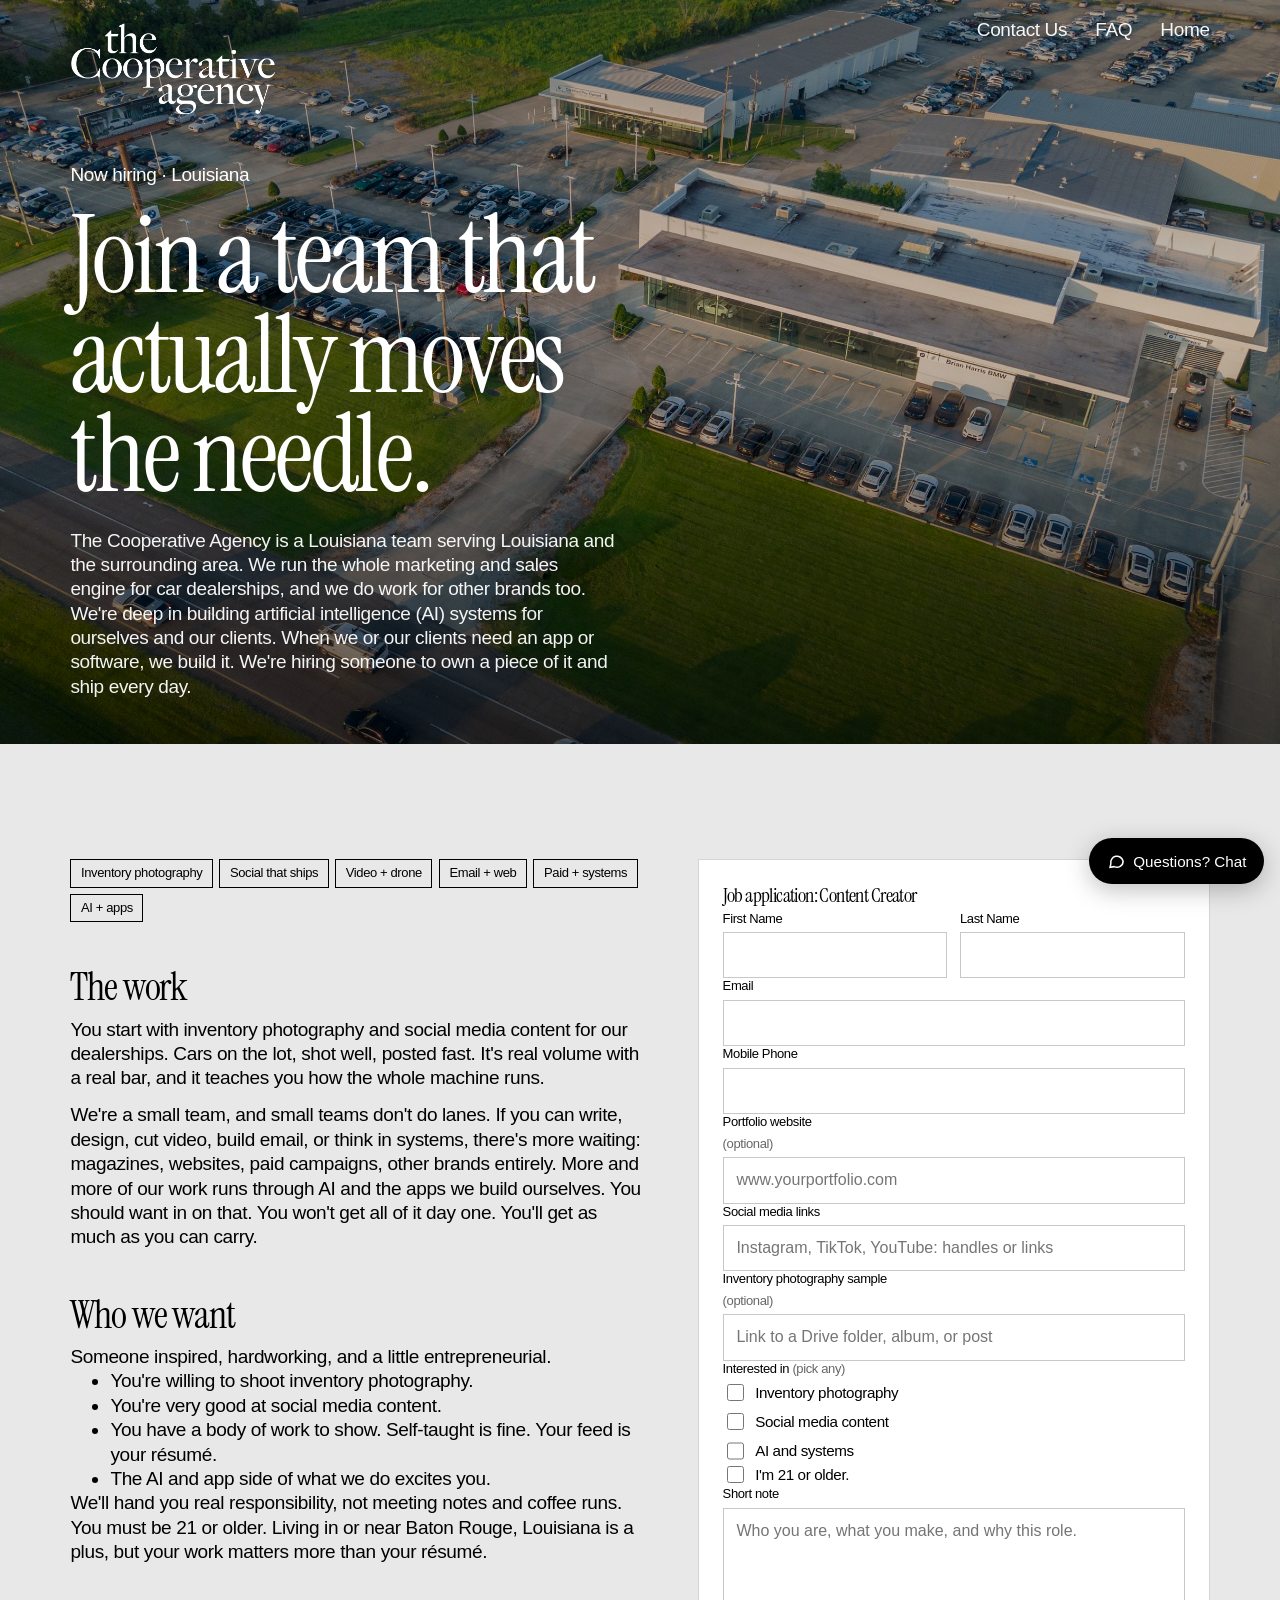
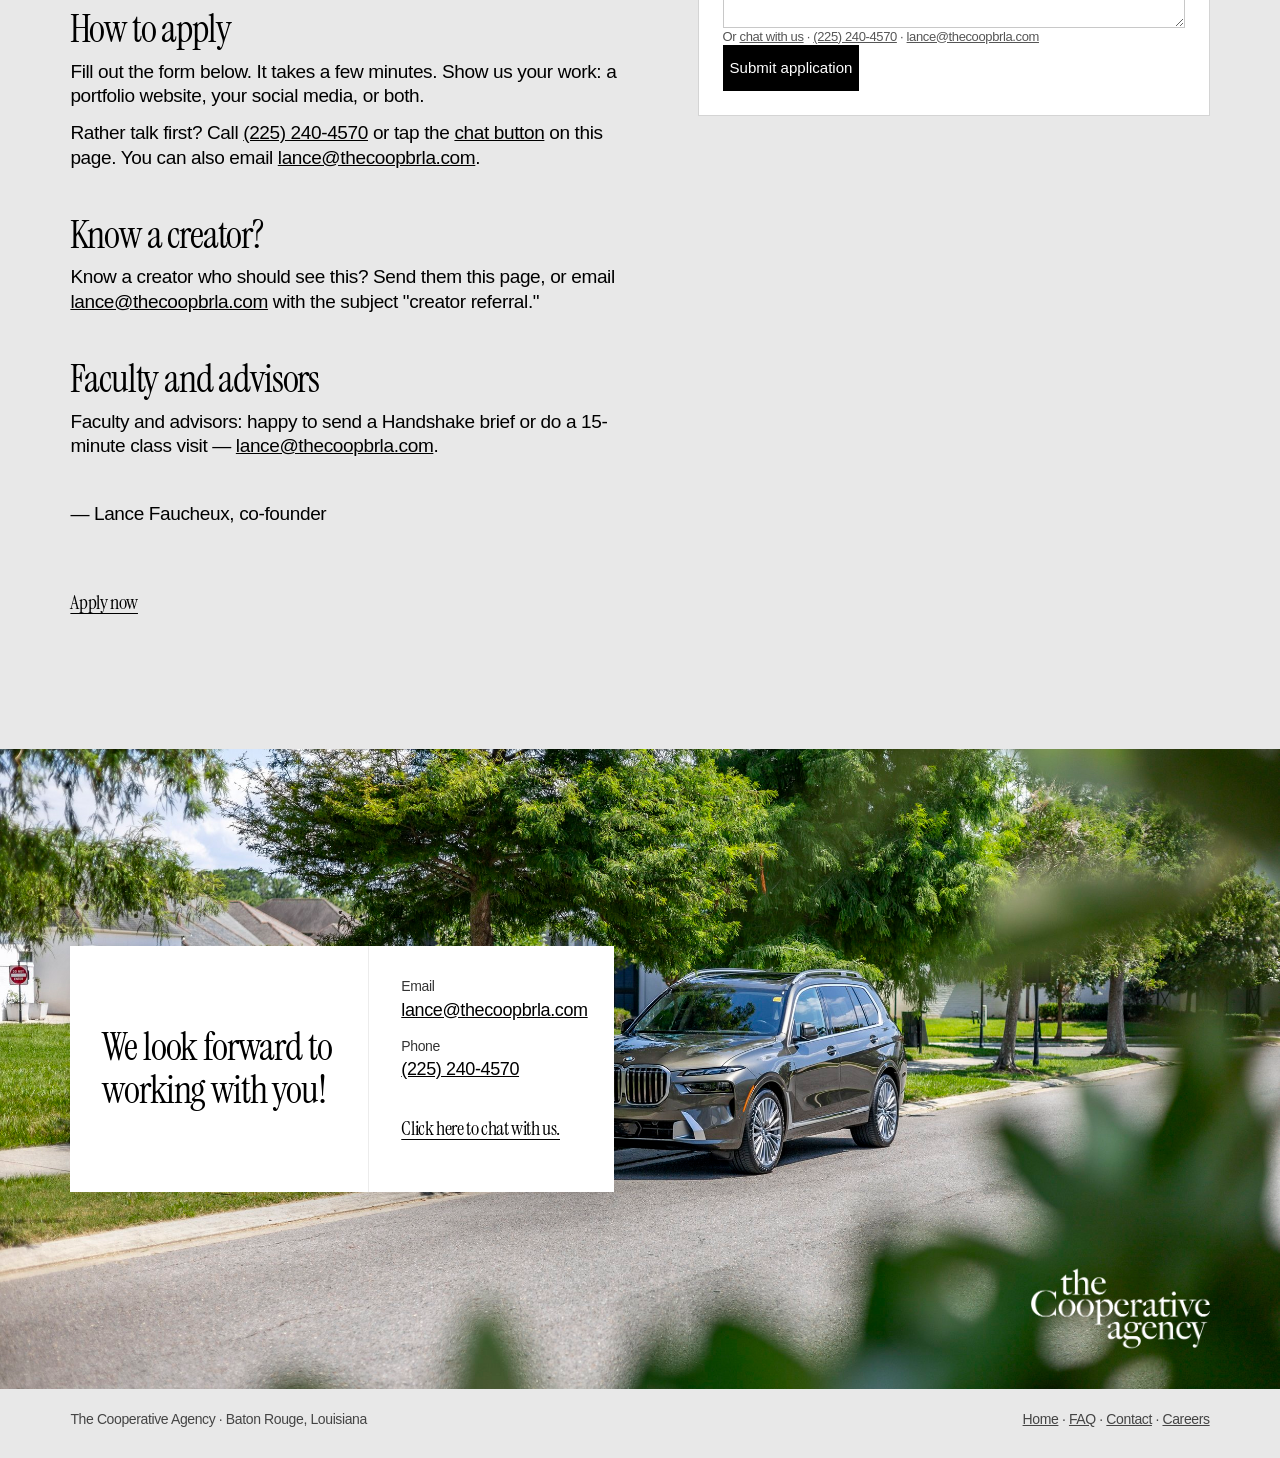
==== careers.html @ b1421ba2 "Careers: 21+ requirement (copy, JobPosting, required checkbox + /api/apply check), drop intern/colle" ====
<!DOCTYPE html>
<html lang="en">
<head>
  <meta charset="UTF-8" />
  <meta name="viewport" content="width=device-width, initial-scale=1" />
  <title>Careers — The Cooperative Agency</title>
  <meta name="description" content="Careers at The Cooperative Agency: we’re hiring a Content Creator for inventory photography, social content and AI systems work in Louisiana. Apply online." />
  <link rel="canonical" href="https://thecoopbrla.com/careers" />
  <link rel="icon" href="./public/images/brand/favicon.ico" />
  <meta property="og:title" content="Careers — The Cooperative Agency" />
  <meta property="og:description" content="We’re hiring a Content Creator. Inventory photography, social content, and the AI systems behind it." />
  <meta property="og:type" content="website" />
  <meta property="og:url" content="https://thecoopbrla.com/careers" />
  <meta property="og:image" content="https://thecoopbrla.com/public/images/brand/og-1200x630.png" />
  <meta property="og:image:width" content="1200" />
  <meta property="og:image:height" content="630" />
  <meta name="robots" content="index,follow,max-snippet:-1" />
  <link rel="preconnect" href="https://fonts.googleapis.com" />
  <link rel="preconnect" href="https://fonts.gstatic.com" crossorigin />
  <link href="https://fonts.googleapis.com/css2?family=Instrument+Serif:ital@0;1&display=swap" rel="stylesheet" />
  <link rel="stylesheet" href="./css/site.css?v=0b98f01" />
  <script type="application/ld+json">
  {"@context":"https://schema.org","@type":"JobPosting","title":"Content Creator","datePosted":"2026-10-22","employmentType":["FULL_TIME","PART_TIME"],
   "hiringOrganization":{"@type":"Organization","name":"The Cooperative Agency","sameAs":"https://thecoopbrla.com/","logo":"https://thecoopbrla.com/public/images/brand/logo-mark.png"},
   "jobLocation":{"@type":"Place","address":{"@type":"PostalAddress","streetAddress":"12540 Airline Highway","addressLocality":"Baton Rouge","addressRegion":"LA","postalCode":"70817","addressCountry":"US"}},
   "description":"The Cooperative Agency is a Louisiana team serving Louisiana and the surrounding area. We run the whole marketing and sales engine for car dealerships, and we do work for other brands too. We're deep in building artificial intelligence (AI) systems for ourselves and our clients. When we or our clients need an app or software, we build it. We're hiring someone to own a piece of it and ship every day. Applicants must be 21 or older.","qualifications":"Must be 21 or older."}
  </script>
</head>
<body>
  <section class="page-hero page-hero--contact page-hero--careers" aria-label="Careers">
    <div class="page-hero__media">
      <img src="./public/images/drone-august.jpg" alt="Aerial view of a dealership lot" width="2500" height="1407" fetchpriority="high" />
    </div>
    <div class="page-hero__shade"></div>
    <header class="site-header">
      <a href="./" aria-label="The Cooperative Agency home">
        <img class="logo-wordmark" src="./public/images/brand/logo-wordmark-white.png" alt="The Cooperative Agency" width="1598" height="795" />
      </a>
      <nav class="nav nav--light" aria-label="Primary">
        <a href="./contact.html">Contact Us</a>
        <a href="./faq.html">FAQ</a>
        <a href="./">Home</a>
      </nav>
    </header>
        <div class="page-hero__content">
      <p class="label">Now hiring · Louisiana</p>
      <h1 class="display">Join a team that actually moves the needle.</h1>
      <p class="body page-hero__lede">The Cooperative Agency is a Louisiana team serving Louisiana and the surrounding area. We run the whole marketing and sales engine for car dealerships, and we do work for other brands too. We're deep in building artificial intelligence (AI) systems for ourselves and our clients. When we or our clients need an app or software, we build it. We're hiring someone to own a piece of it and ship every day.</p>
    </div>
  </section>

  <main class="section section--loose" id="careers">
    <div class="inner">
      <div class="form-shell form-shell--contact">
        <div class="stack-lg careers-copy">
          <ul class="pills" aria-label="What the role covers"><li>Inventory photography</li><li>Social that ships</li><li>Video + drone</li><li>Email + web</li><li>Paid + systems</li><li>AI + apps</li></ul>
          <section>
            <h2 class="display-sm">The work</h2>
            <p class="body mw-prose">You start with inventory photography and social media content for our dealerships. Cars on the lot, shot well, posted fast. It's real volume with a real bar, and it teaches you how the whole machine runs.</p>
            <p class="body mw-prose">We're a small team, and small teams don't do lanes. If you can write, design, cut video, build email, or think in systems, there's more waiting: magazines, websites, paid campaigns, other brands entirely. More and more of our work runs through AI and the apps we build ourselves. You should want in on that. You won't get all of it day one. You'll get as much as you can carry.</p>
          </section>
          <section>
            <h2 class="display-sm">Who we want</h2>
            <p class="body mw-prose">Someone inspired, hardworking, and a little entrepreneurial.</p>
            <ul class="body mw-prose"><li>You're willing to shoot inventory photography.</li><li>You're very good at social media content.</li><li>You have a body of work to show. Self-taught is fine. Your feed is your résumé.</li><li>The AI and app side of what we do excites you.</li></ul>
            <p class="body mw-prose">We'll hand you real responsibility, not meeting notes and coffee runs. You must be 21 or older. Living in or near Baton Rouge, Louisiana is a plus, but your work matters more than your résumé.</p>
          </section>
          <section>
            <h2 class="display-sm">How to apply</h2>
            <p class="body mw-prose">Fill out the form below. It takes a few minutes. Show us your work: a portfolio website, your social media, or both.</p>
            <p class="body mw-prose">Rather talk first? Call <a href="tel:+12252404570">(225) 240-4570</a> or tap the <a href="/contact" data-coop-chat aria-haspopup="dialog">chat button</a> on this page. You can also email <a href="mailto:lance@thecoopbrla.com">lance@thecoopbrla.com</a>.</p>
          </section>
          <section>
            <h2 class="display-sm">Know a creator?</h2>
            <p class="body mw-prose">Know a creator who should see this? Send them this page, or email <a href="mailto:lance@thecoopbrla.com">lance@thecoopbrla.com</a> with the subject "creator referral."</p>
          </section>
          <section>
            <h2 class="display-sm">Faculty and advisors</h2>
            <p class="body mw-prose">Faculty and advisors: happy to send a Handshake brief or do a 15-minute class visit — <a href="mailto:lance@thecoopbrla.com">lance@thecoopbrla.com</a>.</p>
          </section>
          <p class="body">— Lance Faucheux, co-founder</p>
          <p><a class="link-cta-sm" href="#apply">Apply now</a></p>
        </div>

        <form class="form js-contact" action="/api/apply" method="post" aria-label="Job application: Content Creator" id="apply">
          <p class="form-thanks">Thanks. Your application is in, and Lance will read it personally. Questions? <a href="/contact" data-coop-chat aria-haspopup="dialog">Chat with us</a> or call (225) 240-4570.</p>
          <div class="form-fields">
          <p class="display-xs">Job application: Content Creator</p>
          <div class="row">
            <label>First Name<input name="first" autocomplete="given-name" required /></label>
            <label>Last Name<input name="last" autocomplete="family-name" required /></label>
          </div>
          <label>Email<input name="email" type="email" autocomplete="email" required /></label>
          <label>Mobile Phone<input name="phone" type="tel" autocomplete="tel" required /></label>
          <label>Portfolio website <span class="opt">(optional)</span><input name="portfolio" type="text" inputmode="url" placeholder="www.yourportfolio.com" autocomplete="url" /></label>
          <label>Social media links<input name="social" type="text" placeholder="Instagram, TikTok, YouTube: handles or links" /></label>
          <label>Inventory photography sample <span class="opt">(optional)</span><input name="sample" type="text" inputmode="url" placeholder="Link to a Drive folder, album, or post" /></label>
          <fieldset>
            <legend>Interested in <span class="opt">(pick any)</span></legend>
            <label class="check"><input type="checkbox" name="interest" value="photo" /> Inventory photography</label>
            <label class="check"><input type="checkbox" name="interest" value="social" /> Social media content</label>
            <label class="check"><input type="checkbox" name="interest" value="ai" /> AI and systems</label>
          </fieldset>
          <label class="check"><input type="checkbox" name="age21" value="yes" required /> I'm 21 or older.</label>
          <label>Short note<textarea name="message" required placeholder="Who you are, what you make, and why this role."></textarea></label>
          <div aria-hidden="true" style="position:absolute;left:-9999px;width:1px;height:1px;overflow:hidden"><label>Leave blank<input name="company_url" tabindex="-1" autocomplete="off" /></label></div>
          <p class="note">Or <a href="/contact" data-coop-chat aria-haspopup="dialog">chat with us</a> · <a href="tel:+12252404570">(225) 240-4570</a> · <a href="mailto:lance@thecoopbrla.com">lance@thecoopbrla.com</a></p>
          <p class="form-error" role="alert"></p>
          <button type="submit">Submit application</button>
          </div>
        </form>
      </div>
    </div>
  </main>

  <section class="footer-band" aria-label="Contact footer">
    <div class="footer-band__media">
      <img src="./public/images/X7-in-Willow-Grove-7.jpg" alt="BMW X7 on a tree-lined street" width="2500" height="1667" loading="lazy" />
    </div>
    <div class="footer-band__inner">
      <div class="footer-card">
        <div class="footer-card__left">
          <p class="display-sm">We look forward to working with you!</p>
        </div>
        <div class="footer-card__right">
          <div>
            <p class="label">Email</p>
            <p class="value"><a href="mailto:lance@thecoopbrla.com">lance@thecoopbrla.com</a></p>
          </div>
          <div>
            <p class="label">Phone</p>
            <p class="value"><a href="tel:+12252404570">(225) 240-4570</a></p>
          </div>
          <p><a class="link-cta-sm" href="/contact" data-coop-chat aria-haspopup="dialog">Click here to chat with us.</a></p>
        </div>
      </div>
    </div>
    <img class="footer-logo" src="./public/images/brand/logo-wordmark-white.png" alt="The Cooperative Agency" width="1598" height="795" />
  </section>

  <div class="site-footer-mini">
    <span>The Cooperative Agency · Baton Rouge, Louisiana</span>
    <span><a href="./">Home</a> · <a href="./faq.html">FAQ</a> · <a href="./contact.html">Contact</a> · <a href="./careers.html" aria-current="page">Careers</a></span>
  </div>
  <script src="./js/contact-form.js?v=0b98f01"></script>
  <script src="./js/chat-widget.js?v=8316a52" defer></script>
</body>
</html>
---- css/site.css ----
/* The Cooperative Agency — full-bleed Squarespace parity */
:root {
  --bg: #e8e8e8;
  --bg-soft: #f2f2f2;
  --ink: #000;
  --white: #fff;
  --display: "Instrument Serif", "Times New Roman", Georgia, serif;
  --sans: "Helvetica Neue", Helvetica, Arial, sans-serif;
  /* side inset scales with viewport — never a fixed “page” shell */
  --gutter: clamp(1.25rem, 5.5vw, 5rem);
  --gutter-lg: clamp(1.5rem, 8vw, 7.5rem);
  --measure: 42rem;
  --measure-wide: 56rem;
  --space-1: clamp(0.5rem, 1vw, 0.75rem);
  --space-2: clamp(1rem, 2vw, 1.5rem);
  --space-3: clamp(1.75rem, 3.5vw, 2.75rem);
  --space-4: clamp(2.75rem, 6vw, 5rem);
  --space-5: clamp(4rem, 9vw, 7.5rem);
  --display-size: clamp(2.75rem, 7.5vw + 1rem, 6.75rem);
  --display-md: clamp(2rem, 3.5vw + 0.5rem, 3.4rem);
  --display-sm: clamp(1.5rem, 2.4vw + 0.5rem, 2.72rem);
  --body-size: clamp(1rem, 0.35vw + 0.92rem, 1.19rem);
  /* wordmark is ~1598×795; keep hero copy below the overlay header */
  --header-clearance: calc(1.35rem + (clamp(9.5rem, 16vw, 13.75rem) * 0.5) + 1.25rem);
}

*, *::before, *::after { box-sizing: border-box; }

html {
  width: 100%;
  max-width: 100%;
  scroll-behavior: smooth;
  background: var(--bg);
  /* kill accidental horizontal scroll that creates “page edge” */
  overflow-x: clip;
}

body {
  margin: 0;
  width: 100%;
  max-width: 100%;
  min-height: 100%;
  font-family: var(--sans);
  font-size: var(--body-size);
  line-height: 1.28;
  letter-spacing: -0.02em;
  color: var(--ink);
  background: var(--bg);
  -webkit-font-smoothing: antialiased;
  text-rendering: optimizeLegibility;
  /* center any residual shrink-wrap behavior */
  display: block;
}

img {
  max-width: 100%;
  height: auto;
  display: block;
  vertical-align: middle;
}

a { color: inherit; }

/* every major shell is true full-bleed */
.bleed,
.hero,
.band,
.footer-band,
.section,
.panel,
.site-footer-mini {
  width: 100%;
  max-width: none;
  margin-left: 0;
  margin-right: 0;
}

/* ---------- type ---------- */
.display {
  font-family: var(--display);
  font-weight: 400;
  font-size: var(--display-size);
  line-height: 0.92;
  letter-spacing: -0.03em;
  margin: 0;
  text-wrap: balance;
}
.display-md {
  font-family: var(--display);
  font-weight: 400;
  font-size: var(--display-md);
  line-height: 1.06;
  letter-spacing: -0.03em;
  margin: 0;
  text-wrap: balance;
}
.display-sm {
  font-family: var(--display);
  font-weight: 400;
  font-size: var(--display-sm);
  line-height: 1.12;
  letter-spacing: -0.03em;
  margin: 0;
  text-wrap: pretty;
}
.display-xs {
  font-family: var(--display);
  font-weight: 400;
  font-size: clamp(1.1rem, 1.2vw + 0.7rem, 1.24rem);
  line-height: 1.2;
  letter-spacing: -0.03em;
  margin: 0;
}
.body {
  font-family: var(--sans);
  font-size: var(--body-size);
  line-height: 1.28;
  letter-spacing: -0.02em;
  margin: 0;
  text-wrap: pretty;
}
.body-lg {
  font-family: var(--sans);
  font-size: clamp(1.1rem, 1.1vw + 0.7rem, 1.67rem);
  line-height: 1.28;
  letter-spacing: -0.02em;
  margin: 0;
  text-wrap: pretty;
}
.link-cta {
  font-family: var(--display);
  font-size: var(--display-sm);
  line-height: 1.12;
  letter-spacing: -0.03em;
  text-decoration: underline;
  text-underline-offset: 0.18em;
  text-decoration-thickness: 1px;
}
.link-cta-sm {
  font-family: var(--display);
  font-size: clamp(1.1rem, 1.2vw + 0.7rem, 1.24rem);
  text-decoration: underline;
  text-underline-offset: 0.18em;
  text-decoration-thickness: 1px;
}
.btn-pill {
  display: inline-flex;
  align-items: center;
  justify-content: center;
  min-height: 2.75rem;
  padding: 0.65rem 1.4rem;
  border: 1px solid currentColor;
  border-radius: 999px;
  text-decoration: none;
  font-family: var(--sans);
  font-size: 0.94rem;
  background: transparent;
}

/* content column — centered, never left-stuck */
.inner {
  width: 100%;
  max-width: 90rem; /* soft ceiling on ultra-wide only */
  margin-inline: auto;
  padding-inline: var(--gutter);
}
.inner-wide {
  width: 100%;
  max-width: 100%;
  margin-inline: auto;
  padding-inline: var(--gutter);
}
.inner-tight {
  width: 100%;
  max-width: 48rem;
  margin-inline: auto;
  padding-inline: var(--gutter);
}

/* ---------- header over media ---------- */
.site-header {
  position: absolute;
  inset: 0 0 auto 0;
  z-index: 30;
  width: 100%;
  padding: 1.15rem var(--gutter) 0;
  display: flex;
  align-items: flex-start;
  justify-content: space-between;
  gap: 1rem;
  pointer-events: none;
}
.site-header a { pointer-events: auto; text-decoration: none; }
.logo-wordmark {
  width: clamp(9.5rem, 16vw, 13.75rem);
  height: auto;
}
.nav {
  display: flex;
  flex-wrap: wrap;
  justify-content: flex-end;
  gap: clamp(1rem, 2.2vw, 1.85rem);
  font-size: var(--body-size);
  font-weight: 400;
  letter-spacing: -0.02em;
}
.nav a { opacity: 0.95; }
.nav a:hover { opacity: 1; text-decoration: underline; text-underline-offset: 4px; }
.nav--light a { color: var(--white); }

/* ---------- hero: always viewport-wide ---------- */
.hero {
  position: relative;
  width: 100%;
  min-height: 100svh;
  min-height: 100vh;
  color: var(--white);
  display: grid;
  align-items: end;
  overflow: hidden;
  background: #0c0c0c;
}
.hero__media,
.band__media,
.footer-band__media {
  position: absolute;
  inset: 0;
  width: 100%;
  height: 100%;
}
.hero__media img,
.band__media img,
.footer-band__media img {
  width: 100%;
  height: 100%;
  max-width: none;
  object-fit: cover;
  object-position: center center;
}
.hero__shade {
  position: absolute;
  inset: 0;
  background:
    linear-gradient(to top, rgba(0,0,0,.58) 0%, rgba(0,0,0,.18) 42%, rgba(0,0,0,.28) 100%);
  pointer-events: none;
}
.hero__content {
  position: relative;
  z-index: 2;
  width: 100%;
  padding: var(--header-clearance) var(--gutter) clamp(2.75rem, 7vh, 5rem);
}
.hero__lede {
  max-width: 28rem;
  margin: 0 0 var(--space-2);
  color: rgba(255,255,255,.96);
}
.hero .display {
  max-width: var(--measure-wide);
}

/* ---------- sections ---------- */
.section {
  width: 100%;
  padding-block: var(--space-4);
  padding-inline: 0;
}
.section--loose { padding-block: var(--space-5); }
.section--tight {
  padding-block: var(--space-3);
}
.section--flush-top { padding-top: var(--space-2); }
.section--flush-bot { padding-bottom: var(--space-2); }

.panel {
  width: 100%;
  background: var(--bg-soft);
  padding-block: var(--space-5);
}

/* editorial split — full bleed section, inset columns */
.split {
  display: grid;
  grid-template-columns: minmax(0, 1.05fr) minmax(0, 0.95fr);
  gap: clamp(1.5rem, 4vw, 3.5rem);
  align-items: center;
  width: 100%;
}
.split--rev {
  grid-template-columns: minmax(0, 0.95fr) minmax(0, 1.05fr);
}
.split--top { align-items: start; }

.stack {
  display: grid;
  gap: var(--space-2);
  min-width: 0;
}
.stack-lg { display: grid; gap: var(--space-3); min-width: 0; }
.stack-sm { display: grid; gap: var(--space-1); min-width: 0; }

.photo {
  min-width: 0;
  overflow: hidden;
}
.photo img {
  width: 100%;
  height: auto;
  object-fit: cover;
}
.photo--portrait img {
  aspect-ratio: 2 / 3;
  object-fit: cover;
  width: 100%;
  height: auto;
}

/* brand-consistency video block */
.section--brand {
  background: #fff;
}
.split--brand {
  grid-template-columns: minmax(0, 0.92fr) minmax(0, 1.08fr);
  align-items: center;
  gap: clamp(1.75rem, 4.5vw, 4rem);
}
.brand-copy {
  max-width: 28rem;
  justify-self: end;
  width: 100%;
  text-align: center;
}
.brand-copy .display-sm {
  max-width: 14ch;
  margin-inline: auto;
}
.brand-copy .body,
.brand-copy .display-xs {
  margin-inline: auto;
}
.media-frame {
  min-width: 0;
  overflow: hidden;
  background: #0c0c0c;
}
.media-frame--video {
  aspect-ratio: 16 / 9;
  width: 100%;
}
.media-video {
  display: block;
  width: 100%;
  height: 100%;
  object-fit: cover;
  background: #0c0c0c;
}

.ta-right { text-align: right; }
.ta-center { text-align: center; }
.mw-prose { max-width: var(--measure); }
.mw-narrow { max-width: 30rem; }
.ml-auto { margin-left: auto; }
.mr-auto { margin-right: auto; }
.mx-auto { margin-inline: auto; }

/* full-bleed photo bands */
.band {
  position: relative;
  width: 100%;
  min-height: clamp(26rem, 58vw, 42rem);
  color: var(--white);
  display: grid;
  align-items: end;
  overflow: hidden;
  background: #0c0c0c;
}
.band__shade {
  position: absolute;
  inset: 0;
  background: linear-gradient(90deg, rgba(0,0,0,.12), rgba(0,0,0,.48));
  pointer-events: none;
}
.band__content {
  position: relative;
  z-index: 2;
  width: 100%;
  padding: var(--space-4) var(--gutter);
}
.band__content.is-right {
  display: grid;
  justify-items: end;
  text-align: right;
}
.band__content.is-right .stack-sm,
.band__content.is-right .stack {
  max-width: 34rem;
  width: min(34rem, 100%);
}

.social-pair {
  display: grid;
  grid-template-columns: minmax(0, 1.15fr) minmax(0, 0.7fr);
  gap: var(--space-2);
  align-items: end;
  width: min(46rem, 100%);
  margin-inline: auto;
}
.social-pair img {
  width: 100%;
  box-shadow: 0 1.25rem 3rem rgba(0,0,0,.12);
}

.two-up {
  display: grid;
  grid-template-columns: minmax(0, 1.25fr) minmax(0, 0.75fr);
  gap: 0.65rem;
  min-width: 0;
}
.two-up img {
  width: 100%;
  height: 100%;
  min-height: 18rem;
  object-fit: cover;
}

.ig-grid {
  display: grid;
  grid-template-columns: repeat(4, minmax(0, 1fr));
  gap: 0.55rem;
  width: 100%;
}
.ig-grid a {
  display: block;
  min-width: 0;
}
.ig-grid img {
  width: 100%;
  aspect-ratio: 4 / 5;
  object-fit: cover;
}

/* form */
.form-shell {
  display: grid;
  grid-template-columns: minmax(0, 1.05fr) minmax(0, 0.95fr);
  gap: clamp(1.75rem, 4vw, 3.5rem);
  align-items: start;
  width: 100%;
}
.form {
  display: grid;
  gap: 0.8rem;
  background: #fff;
  padding: clamp(1.1rem, 2vw, 1.5rem);
  border: 1px solid #d4d4d4;
  width: 100%;
  max-width: 32rem;
  justify-self: end;
}
.form label {
  display: grid;
  gap: 0.3rem;
  font-size: 0.8125rem;
  font-weight: 500;
}
.form input,
.form textarea {
  font: inherit;
  font-size: 1rem;
  padding: 0.75rem 0.8rem;
  border: 1px solid #c8c8c8;
  background: #fff;
  border-radius: 0;
  width: 100%;
}
.form textarea { min-height: 7.5rem; resize: vertical; }
.form .row {
  display: grid;
  grid-template-columns: 1fr 1fr;
  gap: 0.8rem;
}
.form button {
  appearance: none;
  border: 1px solid #000;
  background: #000;
  color: #fff;
  min-height: 2.85rem;
  font: inherit;
  font-size: 0.94rem;
  cursor: pointer;
}
.form .note {
  font-size: 0.8125rem;
  color: #555;
  margin: 0;
  line-height: 1.35;
}
.form[data-state="sent"] .form-fields { display: none; }
.form-thanks {
  display: none;
  font-family: var(--display);
  font-size: var(--display-sm);
  line-height: 1.2;
  margin: 0;
}
.form[data-state="sent"] .form-thanks { display: block; }
.form[data-state="error"] .form-error { display: block; }
.form-error {
  display: none;
  font-size: 0.875rem;
  color: #7a1f1f;
  margin: 0;
}

/* footer band — full bleed photo + floating card */
.footer-band {
  position: relative;
  width: 100%;
  min-height: clamp(28rem, 56vw, 40rem);
  overflow: hidden;
  color: #000;
}
.footer-band__inner {
  position: relative;
  z-index: 2;
  min-height: inherit;
  width: 100%;
  display: grid;
  align-content: center;
  justify-items: start;
  padding: var(--space-4) var(--gutter);
}
.footer-card {
  display: grid;
  grid-template-columns: minmax(0, 1.15fr) minmax(0, 0.95fr);
  background: #fff;
  width: min(34rem, 100%);
  box-shadow: 0 1.15rem 3.25rem rgba(0,0,0,.18);
}
.footer-card__left {
  padding: clamp(1.35rem, 2.5vw, 2.1rem);
  display: grid;
  align-content: center;
}
.footer-card__right {
  padding: clamp(1.35rem, 2.5vw, 2.1rem);
  display: grid;
  gap: 1rem;
  align-content: center;
  border-left: 1px solid #ececec;
}
.footer-card__right .label {
  font-size: 0.875rem;
  color: #333;
  margin: 0 0 0.15rem;
}
.footer-card__right .value {
  font-size: 1.125rem;
  margin: 0;
}
.footer-logo {
  position: absolute;
  right: var(--gutter);
  bottom: clamp(1.25rem, 3vw, 2.25rem);
  width: clamp(9rem, 14vw, 12.5rem);
  z-index: 3;
  filter: drop-shadow(0 2px 12px rgba(0,0,0,.35));
}

.site-footer-mini {
  width: 100%;
  padding: 1.35rem var(--gutter) 1.85rem;
  display: flex;
  justify-content: space-between;
  gap: 1rem;
  flex-wrap: wrap;
  font-size: 0.875rem;
  color: #444;
  background: var(--bg);
}

/* headline-only rows need breathing room */
.headline-row {
  width: 100%;
  padding-block: var(--space-3) var(--space-2);
}
.headline-row .display {
  max-width: min(var(--measure-wide), 100%);
}

/* ---------- interior page hero (FAQ / Contact) ---------- */
.page-hero {
  position: relative;
  width: 100%;
  min-height: clamp(22rem, 48svh, 32rem);
  color: var(--white);
  display: grid;
  align-items: end;
  overflow: hidden;
  background: #0c0c0c;
}
.page-hero__media {
  position: absolute;
  inset: 0;
  width: 100%;
  height: 100%;
}
.page-hero__media img {
  width: 100%;
  height: 100%;
  max-width: none;
  object-fit: cover;
  object-position: center 40%;
}
.page-hero__shade {
  position: absolute;
  inset: 0;
  background:
    linear-gradient(to top, rgba(0,0,0,.62) 0%, rgba(0,0,0,.22) 55%, rgba(0,0,0,.35) 100%);
  pointer-events: none;
}
.page-hero__content {
  position: relative;
  z-index: 2;
  width: 100%;
  padding: var(--header-clearance) var(--gutter) clamp(2rem, 5vh, 3.25rem);
  max-width: var(--measure-wide);
}
.page-hero__lede {
  max-width: 34rem;
  margin: var(--space-2) 0 0;
  color: rgba(255,255,255,.95);
}

/* ---------- FAQ: always-open, scrape-friendly ---------- */
.faq-list {
  width: min(46rem, 100%);
  margin-inline: auto;
  display: grid;
  gap: 0;
}
.faq-item {
  padding-block: clamp(1.35rem, 2.6vw, 2rem);
  border-bottom: 1px solid #cfcfcf;
}
.faq-item:first-child {
  padding-top: 0;
}
.faq-item .display-sm {
  margin: 0 0 var(--space-1);
  max-width: 28ch;
}
.faq-item .body {
  max-width: 42rem;
  color: #1a1a1a;
}
.faq-bullets {
  margin: 0.55rem 0 0.75rem;
  padding-left: 1.15rem;
  display: grid;
  gap: 0.35rem;
  font-family: var(--sans);
  font-size: var(--body-size);
  line-height: 1.35;
  letter-spacing: -0.02em;
  color: #1a1a1a;
}
.faq-bullets li::marker {
  color: #555;
}
.faq-cta {
  margin-top: var(--space-5);
  padding-top: var(--space-4);
  border-top: 1px solid #cfcfcf;
  gap: var(--space-2);
}

/* contact interior */
.form-shell--contact {
  align-items: start;
}
.contact-copy {
  max-width: 34rem;
}
.contact-photo img {
  aspect-ratio: 4 / 5;
  object-fit: cover;
  width: 100%;
}
.contact-direct .label {
  font-size: 0.875rem;
  color: #333;
  margin: 0 0 0.15rem;
}
.contact-direct .value {
  font-size: 1.125rem;
  margin: 0;
}
.form .display-xs {
  margin-bottom: 0.15rem;
}
.form input:focus,
.form textarea:focus {
  outline: 2px solid #000;
  outline-offset: 1px;
  border-color: #000;
}
.form button:hover {
  background: #222;
}
.form button:focus-visible {
  outline: 2px solid #000;
  outline-offset: 3px;
}
::selection {
  background: #111;
  color: #fff;
}

@media (max-width: 900px) {
  .split,
  .split--rev,
  .split--brand,
  .form-shell,
  .social-pair,
  .two-up,
  .footer-card,
  .ig-grid {
    grid-template-columns: 1fr;
  }
  .ig-grid { grid-template-columns: 1fr 1fr; }
  .ta-right,
  .band__content.is-right {
    text-align: left;
    justify-items: start;
  }
  .form { justify-self: stretch; max-width: none; }
  .nav { gap: 0.85rem; font-size: 0.95rem; }
  .footer-card__right { border-left: 0; border-top: 1px solid #ececec; }
  .hero { min-height: 92svh; }
  .page-hero { min-height: calc(var(--header-clearance) + 14rem); }
  .faq-item .display-sm { max-width: none; }
  .brand-copy {
    justify-self: stretch;
    max-width: none;
    text-align: left;
  }
  .brand-copy .display-sm,
  .brand-copy .body,
  .brand-copy .display-xs {
    margin-inline: 0;
    max-width: none;
  }
  .media-frame--video { order: -1; }
}

/* ultra-wide: keep media full bleed, type readable */
@media (min-width: 1600px) {
  :root {
    --gutter: clamp(3rem, 6vw, 6.5rem);
  }
}

/* Footer band: reserve room below the card for the absolutely positioned wordmark so they never overlap on small/medium screens. */
@media (max-width: 1100px) {
  .footer-band__inner {
    padding-bottom: calc(clamp(1.25rem, 3vw, 2.25rem) + clamp(9rem, 14vw, 12.5rem) * 0.5 + 1.5rem);
  }
}

/* Careers */
.careers-copy h2 { margin: 0 0 .5rem; }
.careers-copy section p { margin: 0; }
.careers-copy section p + p { margin-top: .8rem; }
.form label .opt { display: inline; }
.careers-copy .pills { display: flex; flex-wrap: wrap; gap: .4rem; list-style: none; padding: 0; margin: 0; }
.careers-copy .pills li { border: 1px solid #000; padding: .3rem .6rem; font-size: .8125rem; }
.form fieldset { border: 0; margin: 0; padding: 0; display: grid; gap: .35rem; }
.form legend { font-size: .8125rem; font-weight: 500; margin-bottom: .2rem; padding: 0; }
.form .check { display: flex; align-items: center; gap: .5rem; font-weight: 400; font-size: .95rem; }
.form .check input { width: 1.1rem; height: 1.1rem; padding: 0; flex: none; }
.form .opt { font-weight: 400; color: #666; }
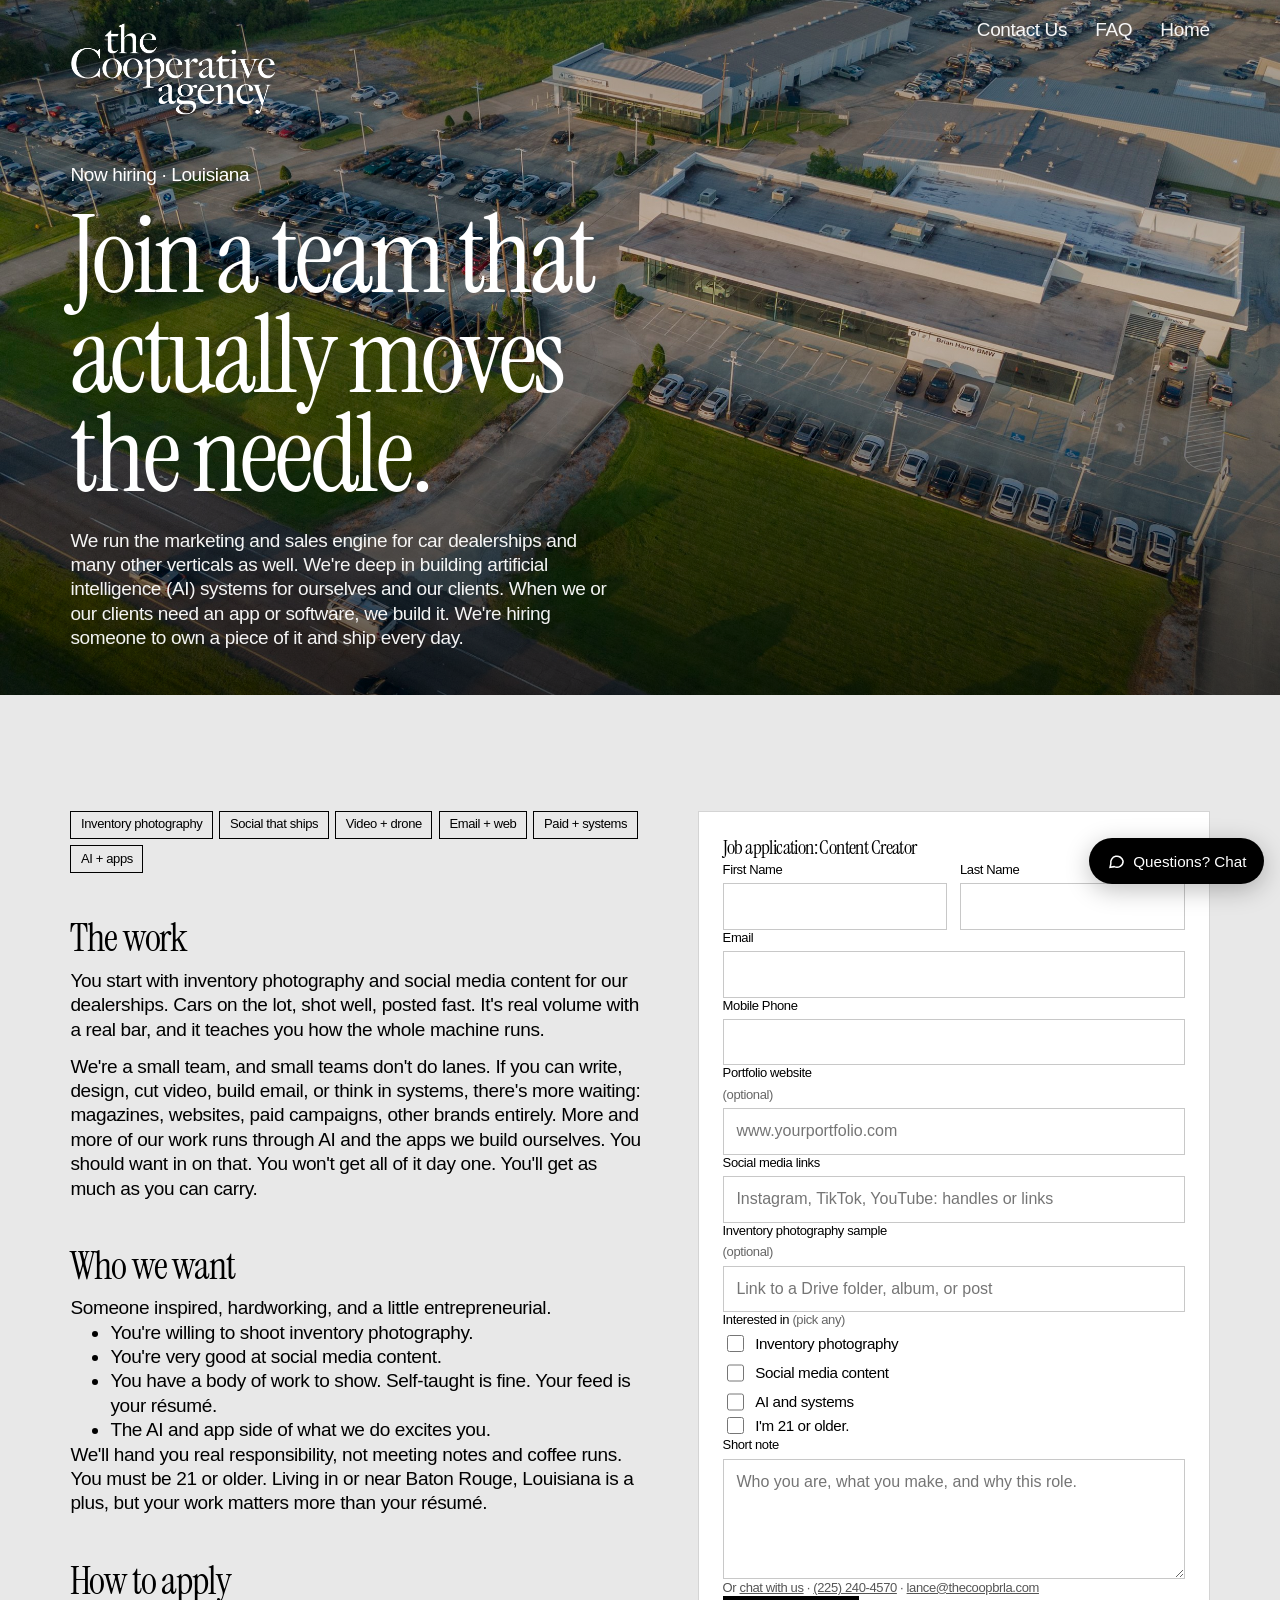
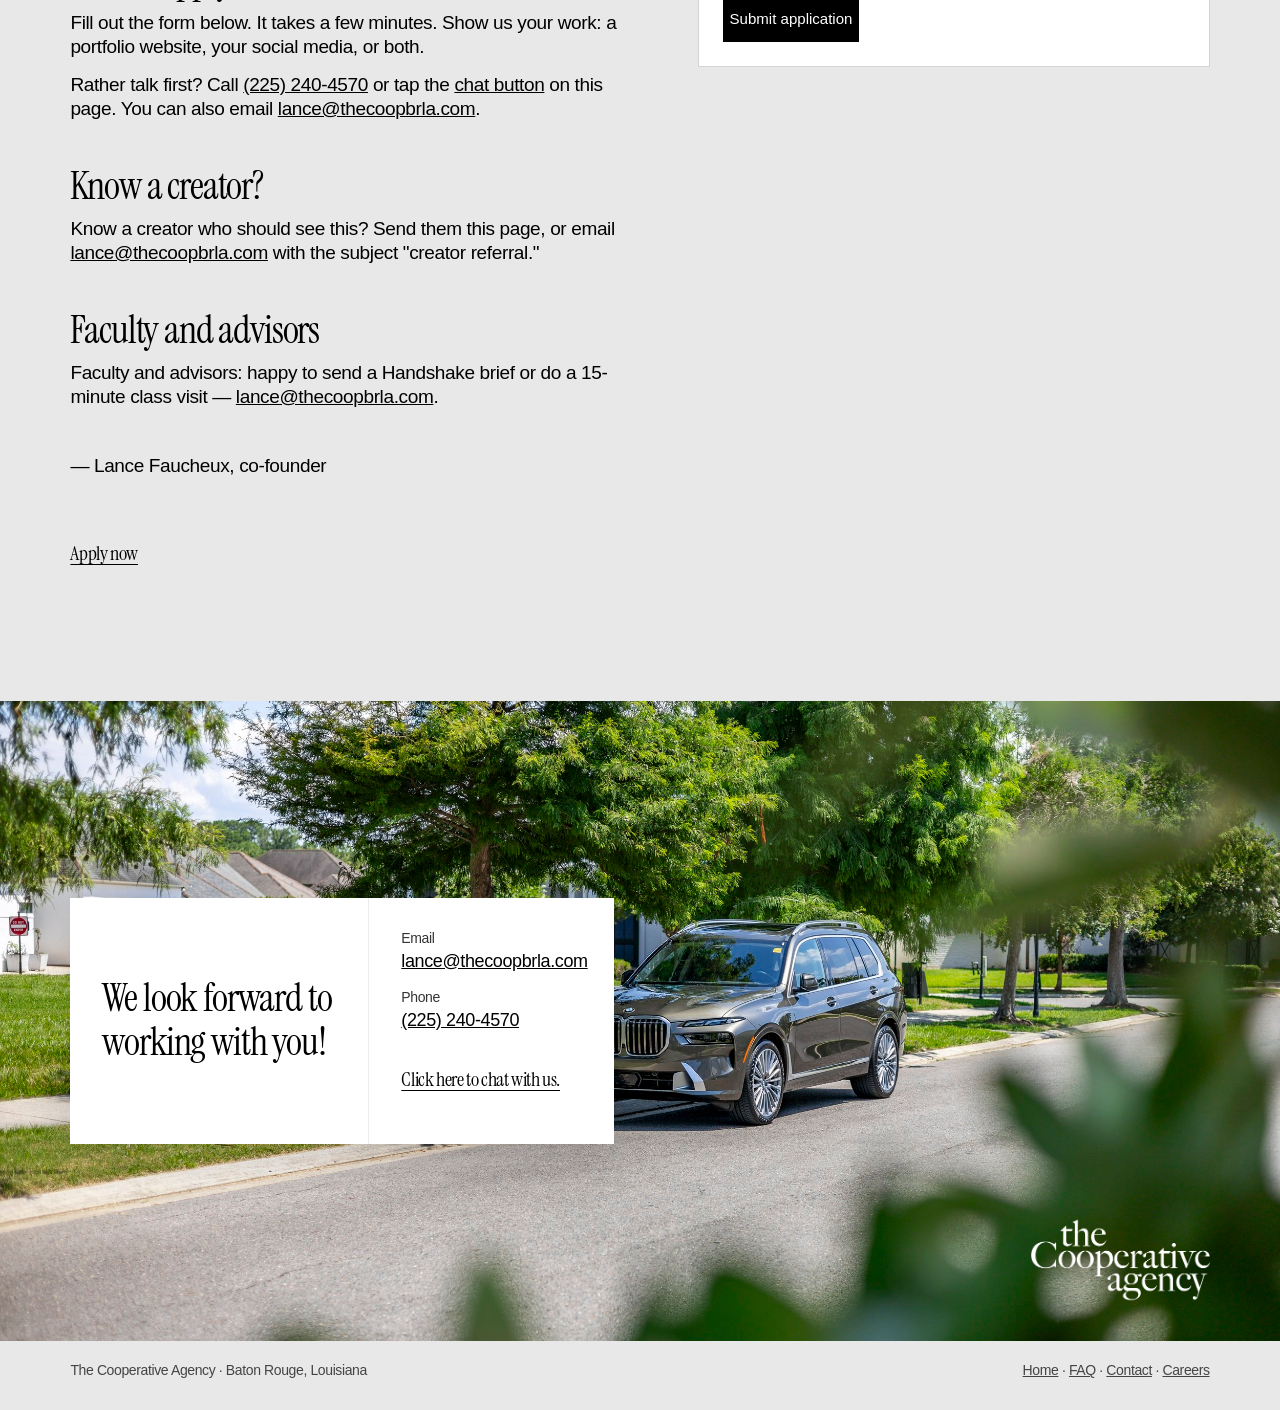
==== commit 3e2b6cca: "Careers: Lance's intro edit (marketing and sales engine, many other verticals)" ====
--- a/careers.html
+++ b/careers.html
@@ -23,7 +23,7 @@
   {"@context":"https://schema.org","@type":"JobPosting","title":"Content Creator","datePosted":"2026-10-22","employmentType":["FULL_TIME","PART_TIME"],
    "hiringOrganization":{"@type":"Organization","name":"The Cooperative Agency","sameAs":"https://thecoopbrla.com/","logo":"https://thecoopbrla.com/public/images/brand/logo-mark.png"},
    "jobLocation":{"@type":"Place","address":{"@type":"PostalAddress","streetAddress":"12540 Airline Highway","addressLocality":"Baton Rouge","addressRegion":"LA","postalCode":"70817","addressCountry":"US"}},
-   "description":"The Cooperative Agency is a Louisiana team serving Louisiana and the surrounding area. We run the whole marketing and sales engine for car dealerships, and we do work for other brands too. We're deep in building artificial intelligence (AI) systems for ourselves and our clients. When we or our clients need an app or software, we build it. We're hiring someone to own a piece of it and ship every day. Applicants must be 21 or older.","qualifications":"Must be 21 or older."}
+   "description":"We run the marketing and sales engine for car dealerships and many other verticals as well. We're deep in building artificial intelligence (AI) systems for ourselves and our clients. When we or our clients need an app or software, we build it. We're hiring someone to own a piece of it and ship every day. Applicants must be 21 or older.","qualifications":"Must be 21 or older."}
   </script>
 </head>
 <body>
@@ -45,7 +45,7 @@
         <div class="page-hero__content">
       <p class="label">Now hiring · Louisiana</p>
       <h1 class="display">Join a team that actually moves the needle.</h1>
-      <p class="body page-hero__lede">The Cooperative Agency is a Louisiana team serving Louisiana and the surrounding area. We run the whole marketing and sales engine for car dealerships, and we do work for other brands too. We're deep in building artificial intelligence (AI) systems for ourselves and our clients. When we or our clients need an app or software, we build it. We're hiring someone to own a piece of it and ship every day.</p>
+      <p class="body page-hero__lede">We run the marketing and sales engine for car dealerships and many other verticals as well. We're deep in building artificial intelligence (AI) systems for ourselves and our clients. When we or our clients need an app or software, we build it. We're hiring someone to own a piece of it and ship every day.</p>
     </div>
   </section>
 
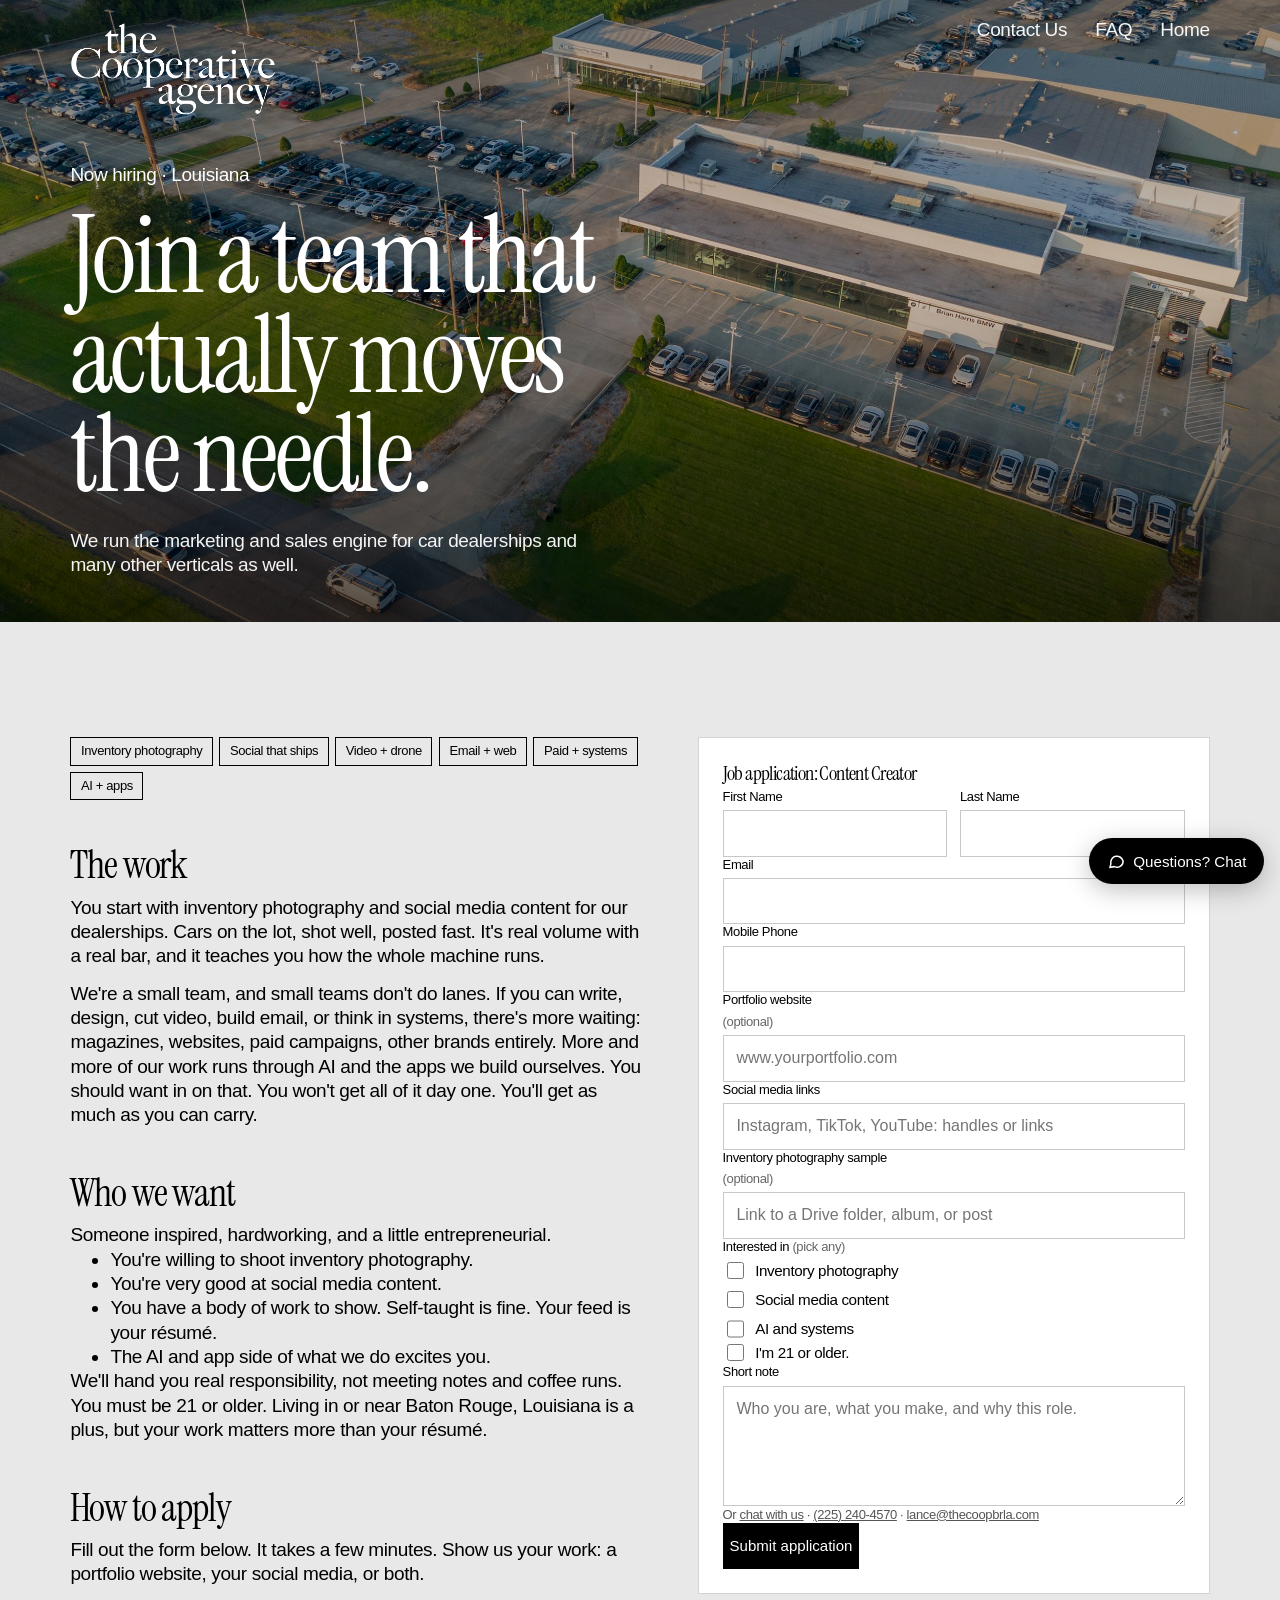
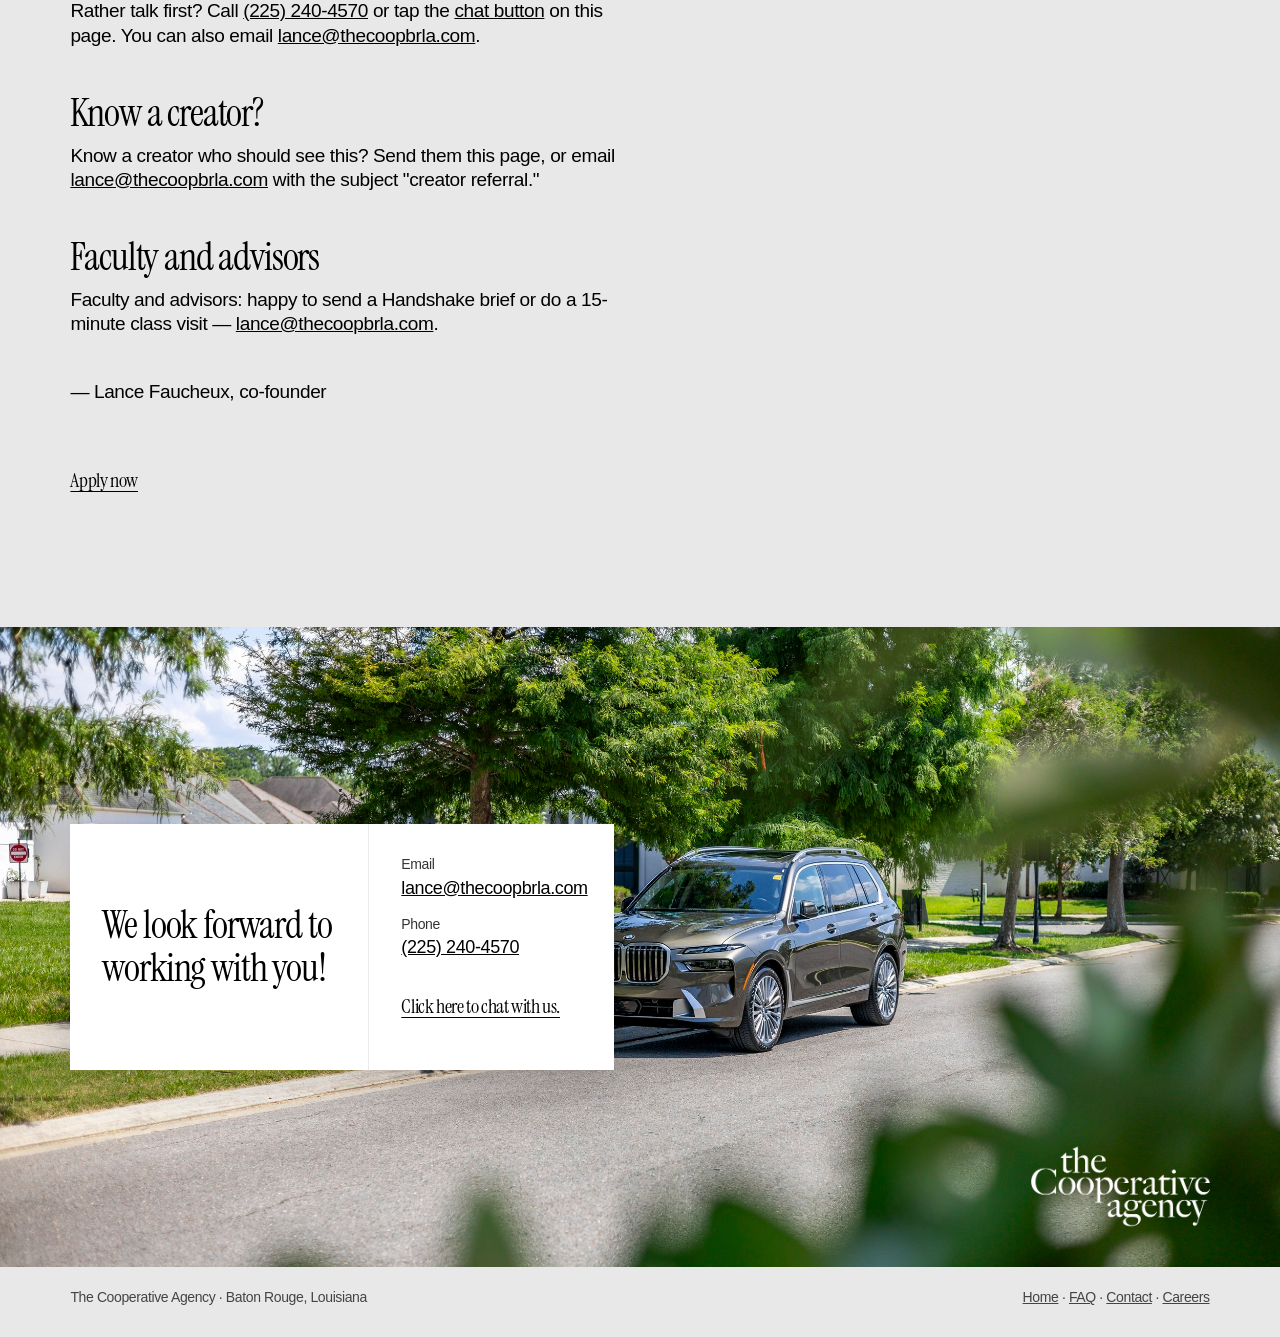
==== commit 8038f7a6: "Careers: drop AI/apps sentences from intro per Lance" ====
--- a/careers.html
+++ b/careers.html
@@ -23,7 +23,7 @@
   {"@context":"https://schema.org","@type":"JobPosting","title":"Content Creator","datePosted":"2026-10-22","employmentType":["FULL_TIME","PART_TIME"],
    "hiringOrganization":{"@type":"Organization","name":"The Cooperative Agency","sameAs":"https://thecoopbrla.com/","logo":"https://thecoopbrla.com/public/images/brand/logo-mark.png"},
    "jobLocation":{"@type":"Place","address":{"@type":"PostalAddress","streetAddress":"12540 Airline Highway","addressLocality":"Baton Rouge","addressRegion":"LA","postalCode":"70817","addressCountry":"US"}},
-   "description":"We run the marketing and sales engine for car dealerships and many other verticals as well. We're deep in building artificial intelligence (AI) systems for ourselves and our clients. When we or our clients need an app or software, we build it. We're hiring someone to own a piece of it and ship every day. Applicants must be 21 or older.","qualifications":"Must be 21 or older."}
+   "description":"We run the marketing and sales engine for car dealerships and many other verticals as well. Applicants must be 21 or older.","qualifications":"Must be 21 or older."}
   </script>
 </head>
 <body>
@@ -45,7 +45,7 @@
         <div class="page-hero__content">
       <p class="label">Now hiring · Louisiana</p>
       <h1 class="display">Join a team that actually moves the needle.</h1>
-      <p class="body page-hero__lede">We run the marketing and sales engine for car dealerships and many other verticals as well. We're deep in building artificial intelligence (AI) systems for ourselves and our clients. When we or our clients need an app or software, we build it. We're hiring someone to own a piece of it and ship every day.</p>
+      <p class="body page-hero__lede">We run the marketing and sales engine for car dealerships and many other verticals as well.</p>
     </div>
   </section>
 
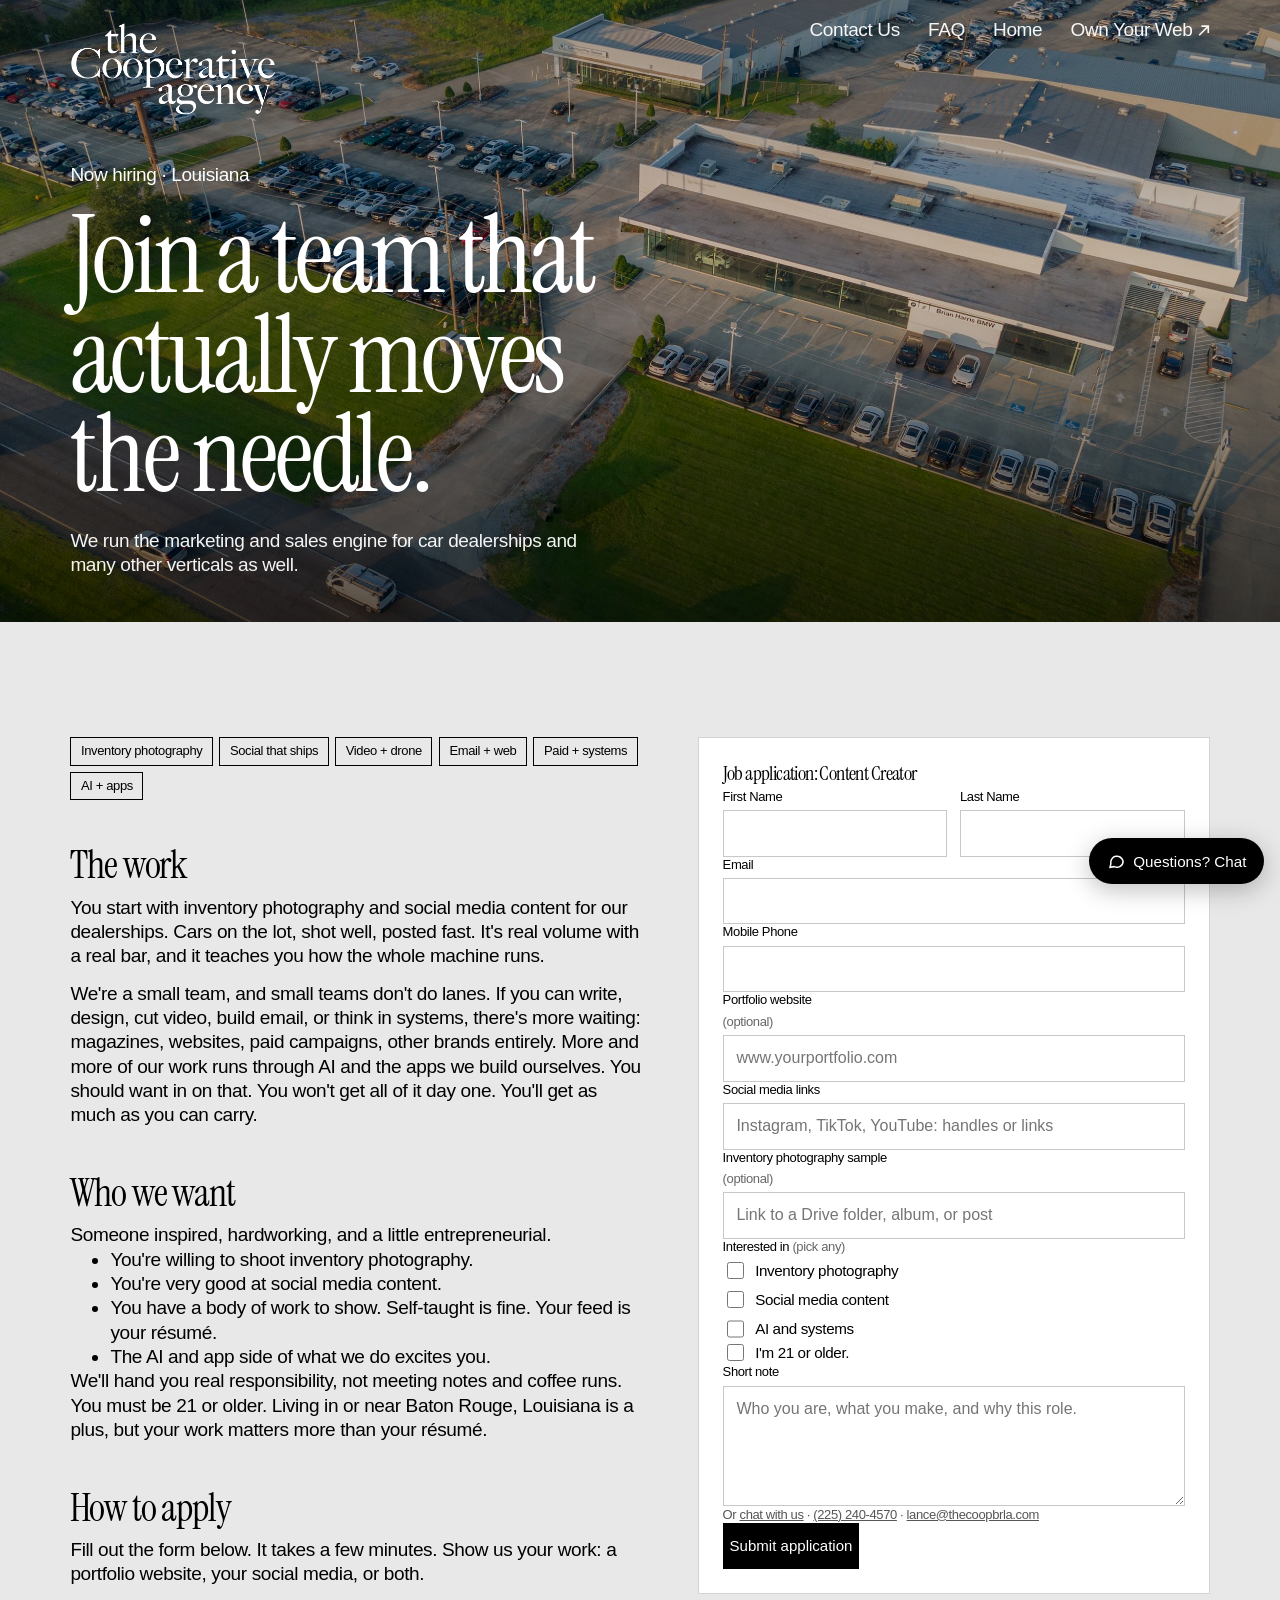
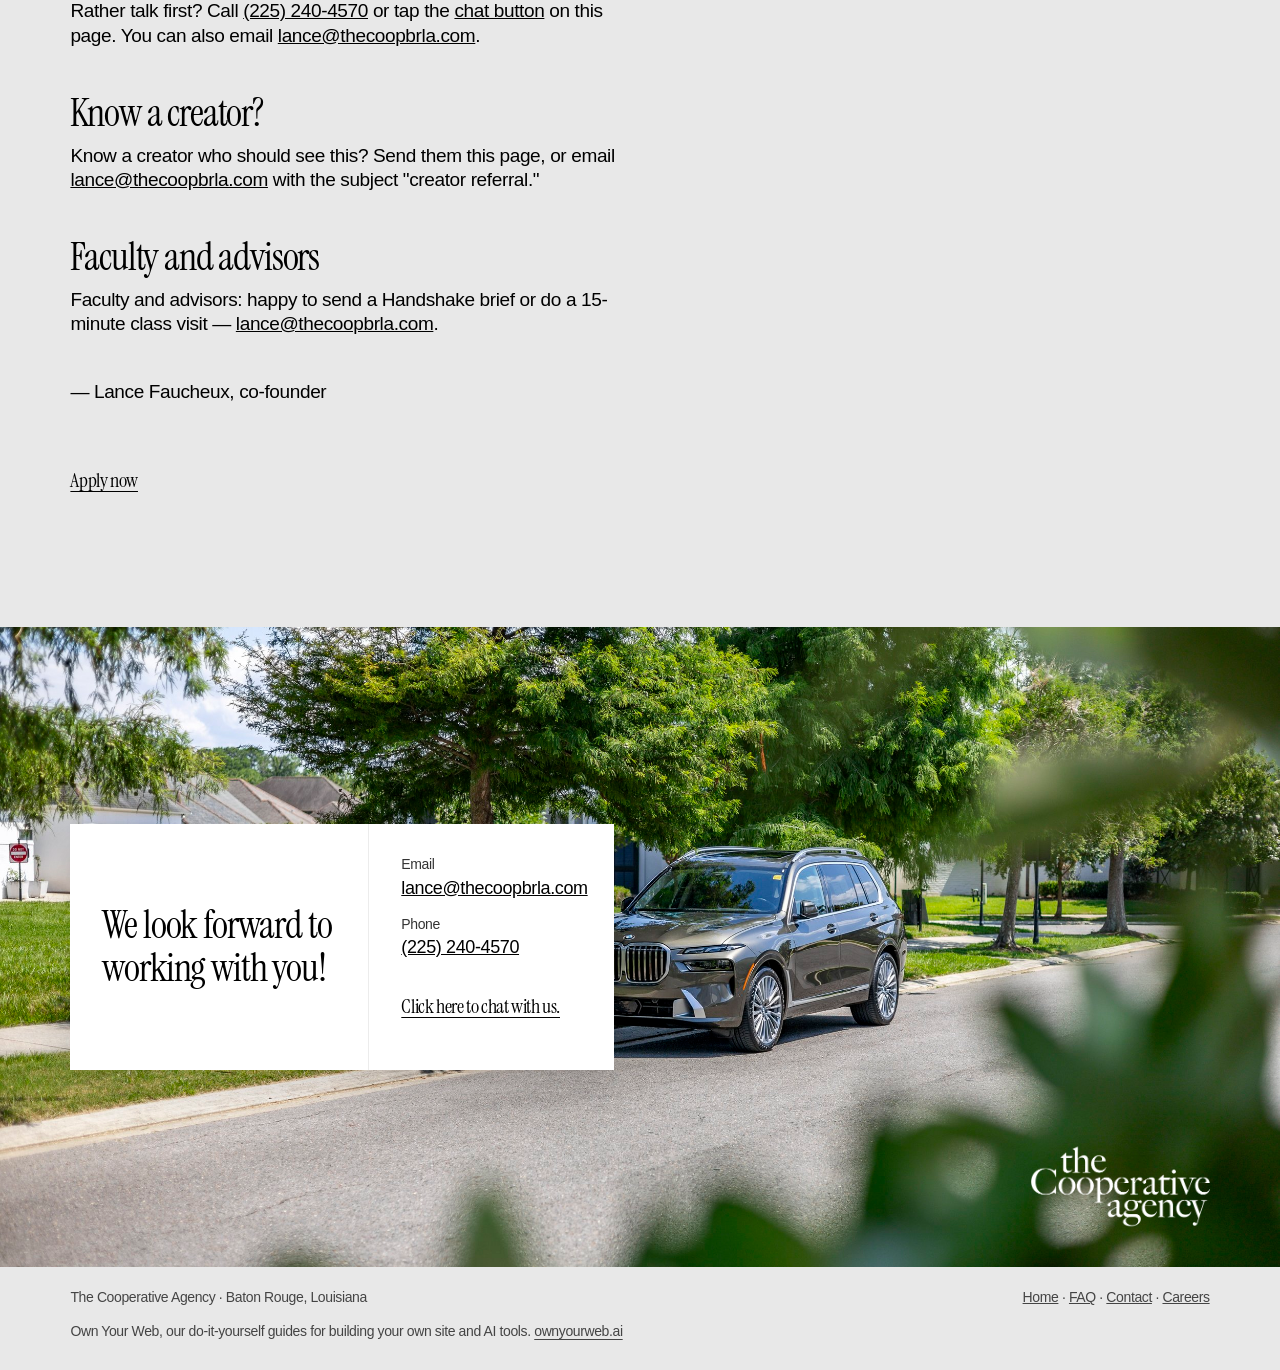
==== commit 0d8d347d: "Nav + footer: link to Own Your Web (ownyourweb.ai)" ====
--- a/careers.html
+++ b/careers.html
@@ -18,7 +18,7 @@
   <link rel="preconnect" href="https://fonts.googleapis.com" />
   <link rel="preconnect" href="https://fonts.gstatic.com" crossorigin />
   <link href="https://fonts.googleapis.com/css2?family=Instrument+Serif:ital@0;1&display=swap" rel="stylesheet" />
-  <link rel="stylesheet" href="./css/site.css?v=0b98f01" />
+  <link rel="stylesheet" href="./css/site.css?v=oyw1" />
   <script type="application/ld+json">
   {"@context":"https://schema.org","@type":"JobPosting","title":"Content Creator","datePosted":"2026-10-22","employmentType":["FULL_TIME","PART_TIME"],
    "hiringOrganization":{"@type":"Organization","name":"The Cooperative Agency","sameAs":"https://thecoopbrla.com/","logo":"https://thecoopbrla.com/public/images/brand/logo-mark.png"},
@@ -40,6 +40,7 @@
         <a href="./contact.html">Contact Us</a>
         <a href="./faq.html">FAQ</a>
         <a href="./">Home</a>
+        <a href="https://ownyourweb.ai" class="nav__ext">Own Your Web<svg class="nav__ext-icon" aria-hidden="true" focusable="false" width="10" height="10" viewBox="0 0 10 10"><path d="M3 1h6v6M9 1 1 9" fill="none" stroke="currentColor" stroke-width="1.4"/></svg></a>
       </nav>
     </header>
         <div class="page-hero__content">
@@ -141,6 +142,7 @@
   <div class="site-footer-mini">
     <span>The Cooperative Agency · Baton Rouge, Louisiana</span>
     <span><a href="./">Home</a> · <a href="./faq.html">FAQ</a> · <a href="./contact.html">Contact</a> · <a href="./careers.html" aria-current="page">Careers</a></span>
+    <p class="site-footer-mini__oyw">Own Your Web, our do-it-yourself guides for building your own site and AI tools. <a href="https://ownyourweb.ai">ownyourweb.ai</a></p>
   </div>
   <script src="./js/contact-form.js?v=0b98f01"></script>
   <script src="./js/chat-widget.js?v=8316a52" defer></script>
--- a/css/site.css
+++ b/css/site.css
@@ -780,3 +780,9 @@
 .form .check { display: flex; align-items: center; gap: .5rem; font-weight: 400; font-size: .95rem; }
 .form .check input { width: 1.1rem; height: 1.1rem; padding: 0; flex: none; }
 .form .opt { font-weight: 400; color: #666; }
+
+/* Own Your Web outbound link */
+.nav__ext { display: inline-flex; align-items: center; gap: 0.3em; white-space: nowrap; }
+.nav__ext-icon { width: 0.6em; height: 0.6em; flex: none; }
+.site-footer-mini__oyw { flex-basis: 100%; margin: 0; }
+.site-footer-mini__oyw a { text-decoration: underline; text-underline-offset: 3px; }
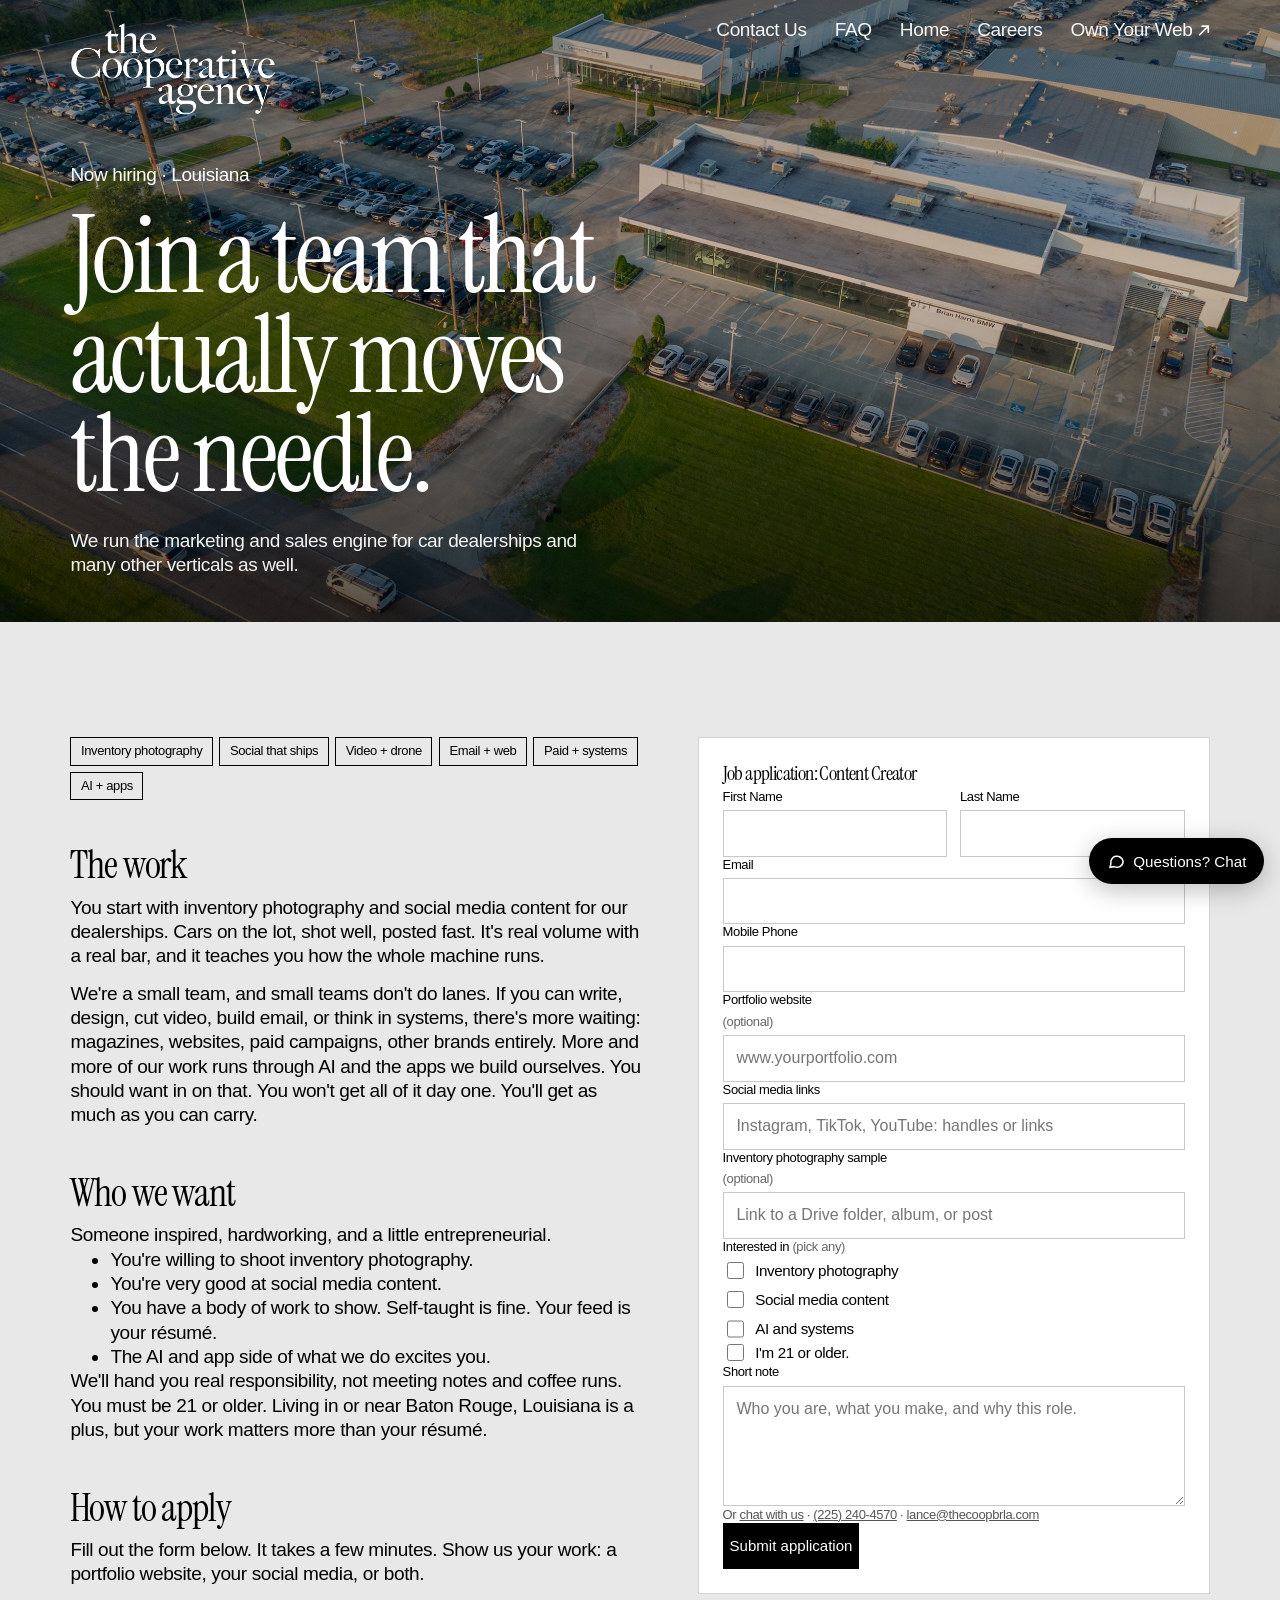
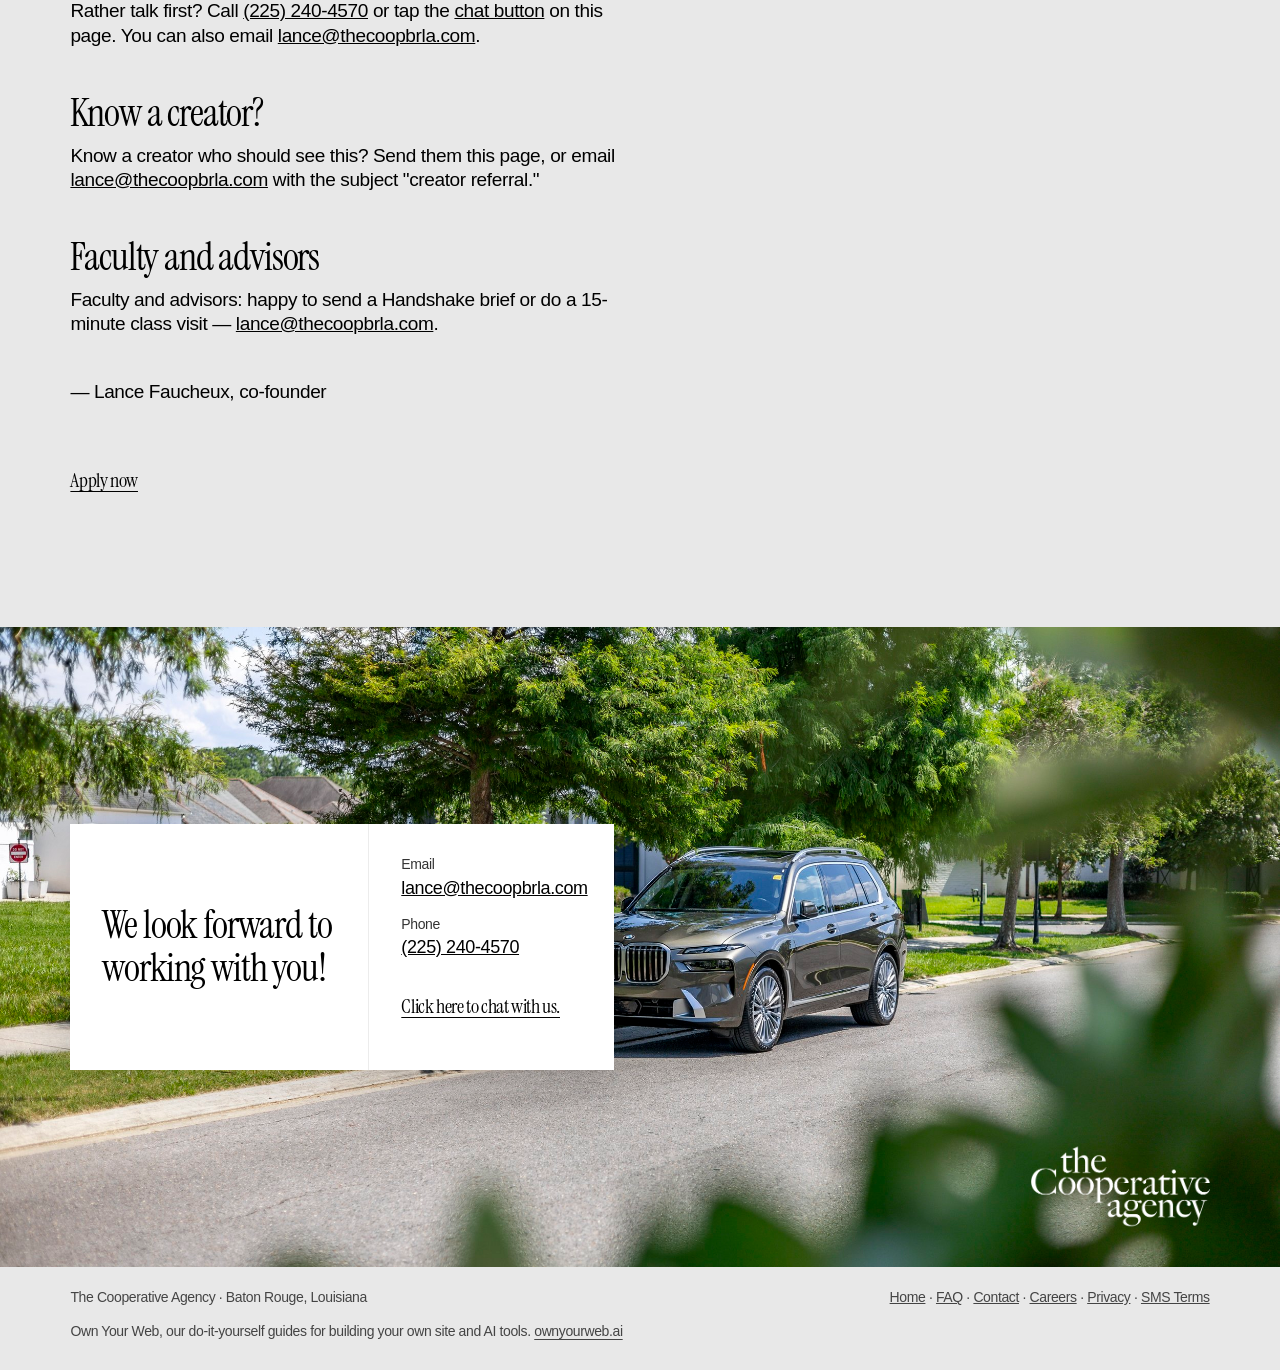
==== commit f0561c0b: "Nav: add Careers link (before Own Your Web)" ====
--- a/careers.html
+++ b/careers.html
@@ -18,7 +18,7 @@
   <link rel="preconnect" href="https://fonts.googleapis.com" />
   <link rel="preconnect" href="https://fonts.gstatic.com" crossorigin />
   <link href="https://fonts.googleapis.com/css2?family=Instrument+Serif:ital@0;1&display=swap" rel="stylesheet" />
-  <link rel="stylesheet" href="./css/site.css?v=oyw1" />
+  <link rel="stylesheet" href="./css/site.css?v=sms1" />
   <script type="application/ld+json">
   {"@context":"https://schema.org","@type":"JobPosting","title":"Content Creator","datePosted":"2026-10-22","employmentType":["FULL_TIME","PART_TIME"],
    "hiringOrganization":{"@type":"Organization","name":"The Cooperative Agency","sameAs":"https://thecoopbrla.com/","logo":"https://thecoopbrla.com/public/images/brand/logo-mark.png"},
@@ -40,6 +40,7 @@
         <a href="./contact.html">Contact Us</a>
         <a href="./faq.html">FAQ</a>
         <a href="./">Home</a>
+        <a href="./careers.html" aria-current="page">Careers</a>
         <a href="https://ownyourweb.ai" class="nav__ext">Own Your Web<svg class="nav__ext-icon" aria-hidden="true" focusable="false" width="10" height="10" viewBox="0 0 10 10"><path d="M3 1h6v6M9 1 1 9" fill="none" stroke="currentColor" stroke-width="1.4"/></svg></a>
       </nav>
     </header>
@@ -141,10 +142,10 @@
 
   <div class="site-footer-mini">
     <span>The Cooperative Agency · Baton Rouge, Louisiana</span>
-    <span><a href="./">Home</a> · <a href="./faq.html">FAQ</a> · <a href="./contact.html">Contact</a> · <a href="./careers.html" aria-current="page">Careers</a></span>
+    <span><a href="./">Home</a> · <a href="./faq.html">FAQ</a> · <a href="./contact.html">Contact</a> · <a href="./careers.html" aria-current="page">Careers</a> · <a href="./privacy.html">Privacy</a> · <a href="./sms-terms.html">SMS Terms</a></span>
     <p class="site-footer-mini__oyw">Own Your Web, our do-it-yourself guides for building your own site and AI tools. <a href="https://ownyourweb.ai">ownyourweb.ai</a></p>
   </div>
-  <script src="./js/contact-form.js?v=0b98f01"></script>
+  <script src="./js/contact-form.js?v=sms2"></script>
   <script src="./js/chat-widget.js?v=8316a52" defer></script>
 </body>
 </html>
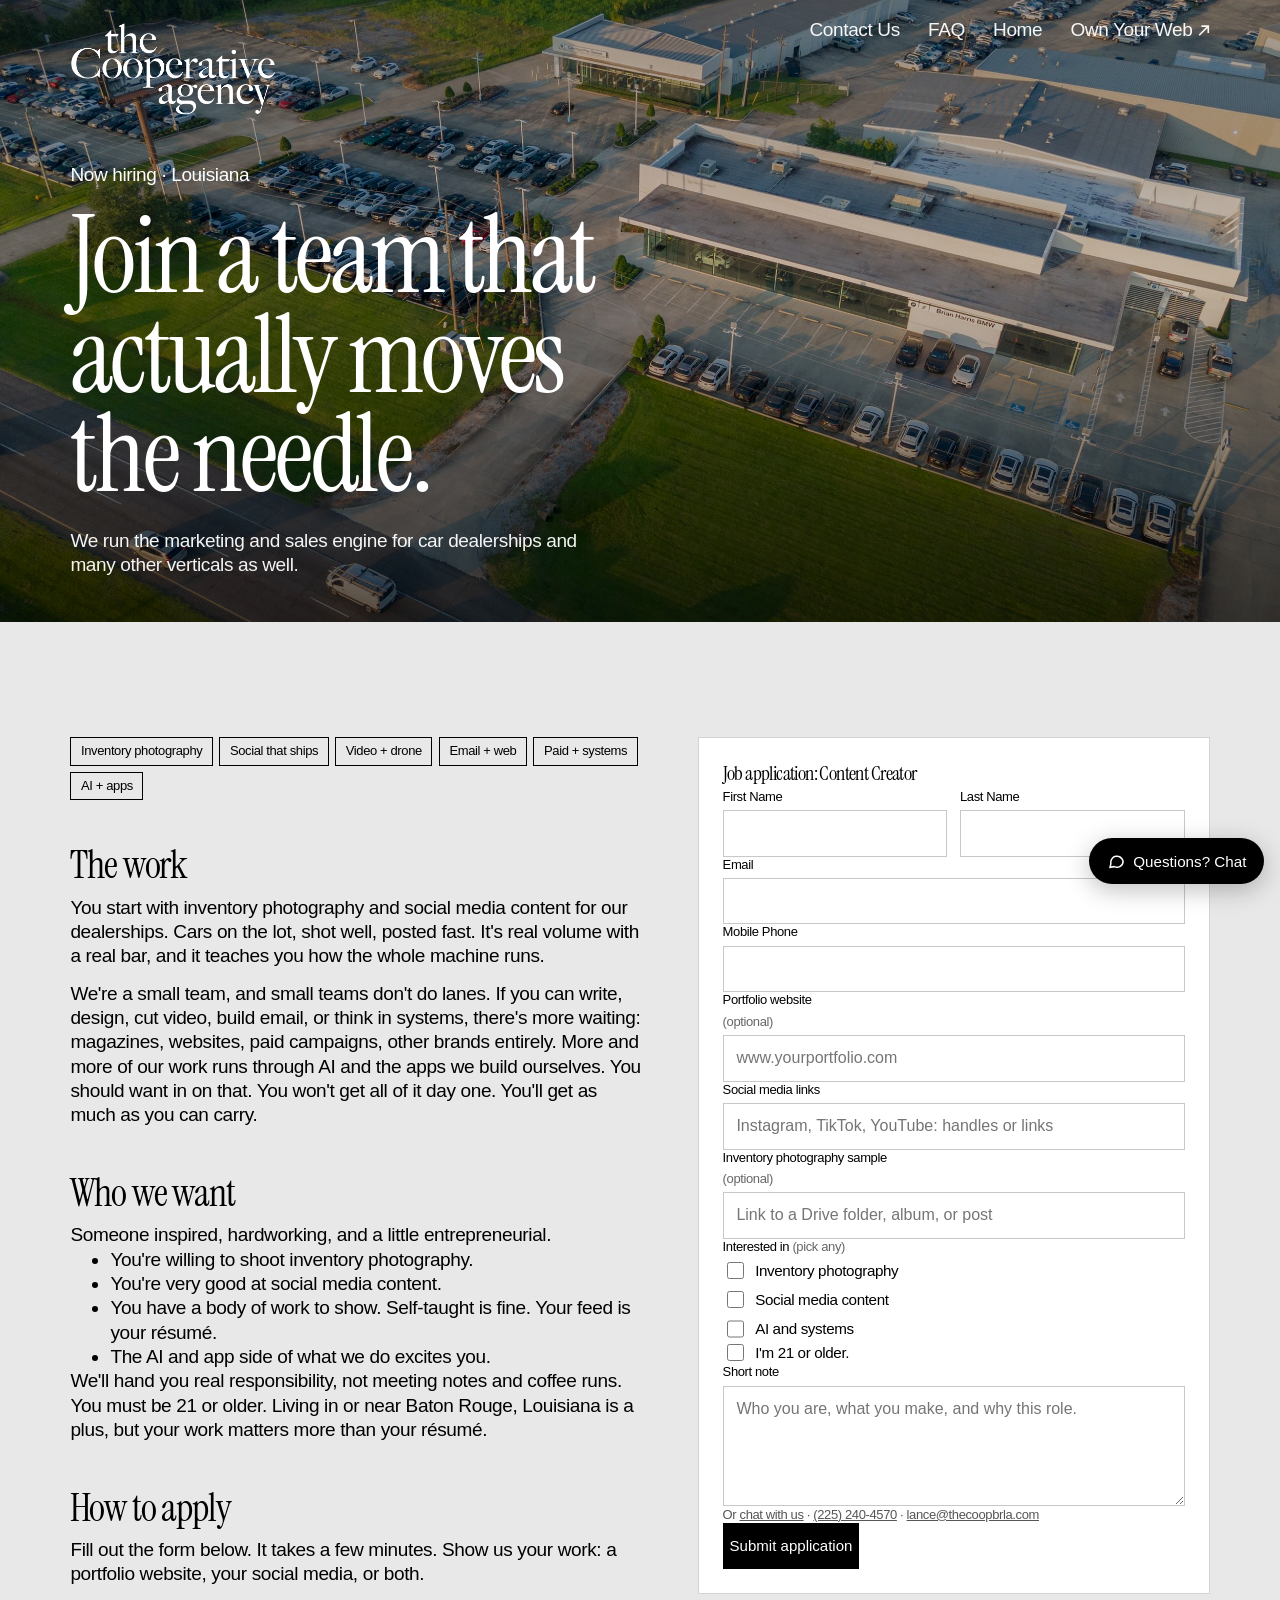
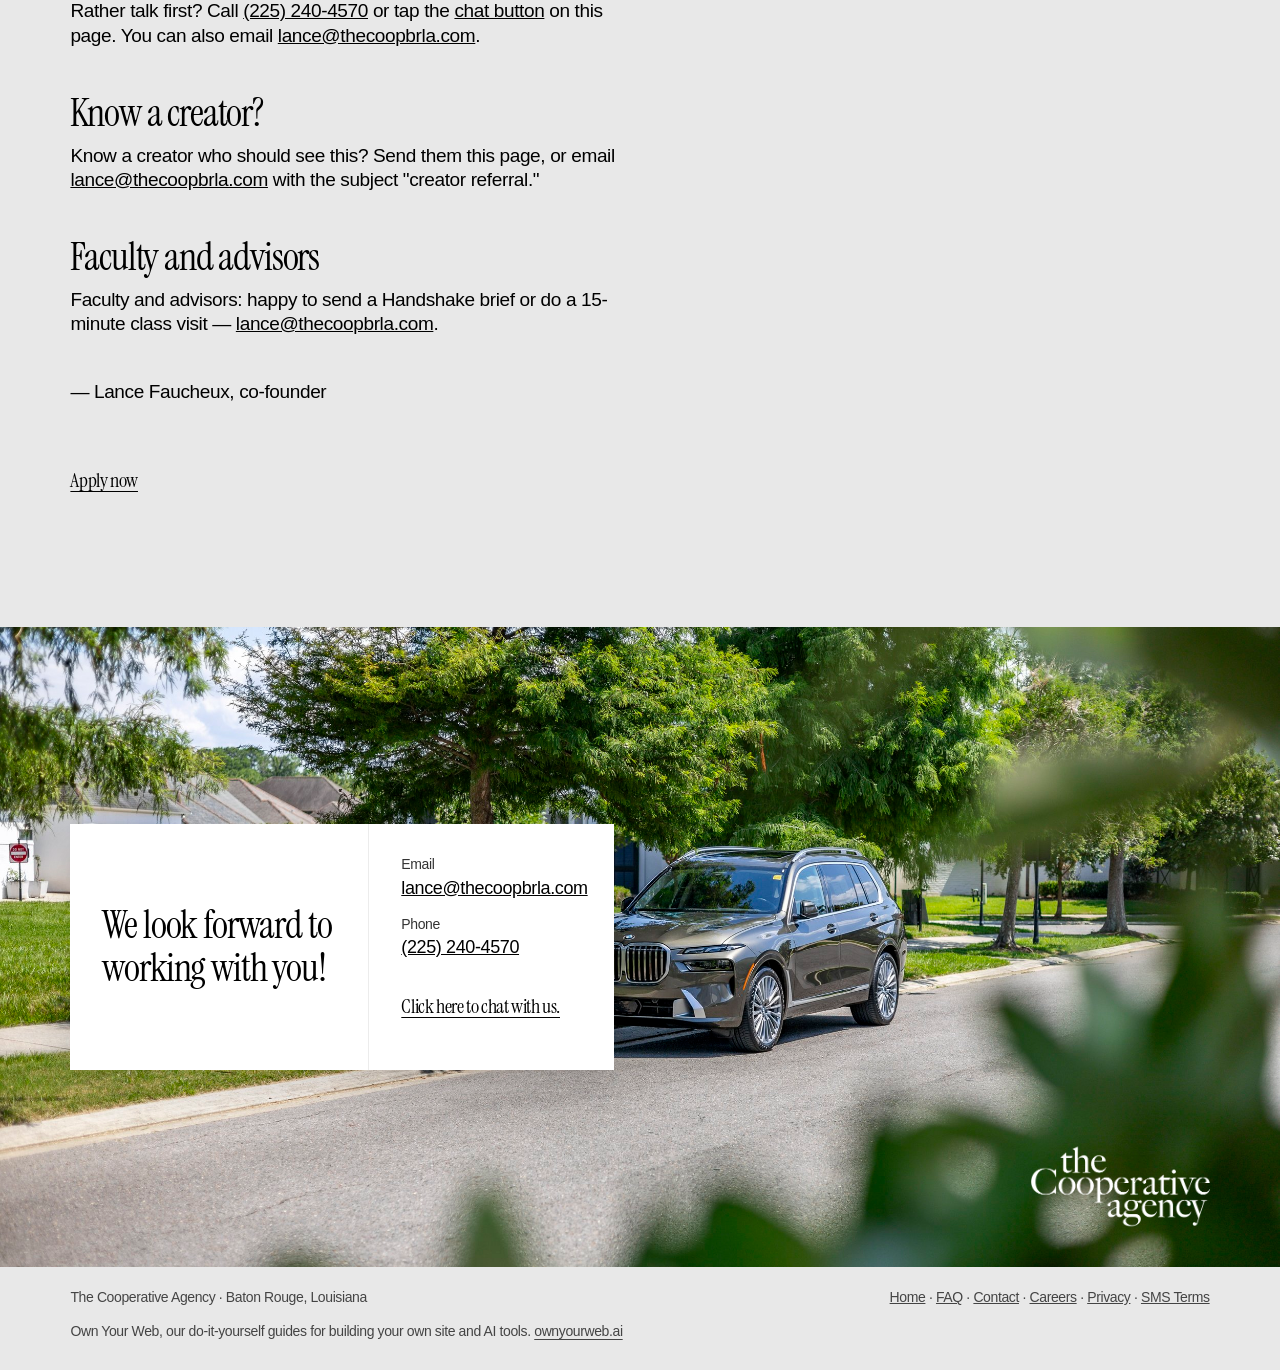
==== commit 2f3422ab: "Add optional SMS consent and public privacy pages for A2P 10DLC. The contact form records an uncheck" ====
--- a/careers.html
+++ b/careers.html
@@ -40,7 +40,6 @@
         <a href="./contact.html">Contact Us</a>
         <a href="./faq.html">FAQ</a>
         <a href="./">Home</a>
-        <a href="./careers.html" aria-current="page">Careers</a>
         <a href="https://ownyourweb.ai" class="nav__ext">Own Your Web<svg class="nav__ext-icon" aria-hidden="true" focusable="false" width="10" height="10" viewBox="0 0 10 10"><path d="M3 1h6v6M9 1 1 9" fill="none" stroke="currentColor" stroke-width="1.4"/></svg></a>
       </nav>
     </header>
@@ -145,7 +144,7 @@
     <span><a href="./">Home</a> · <a href="./faq.html">FAQ</a> · <a href="./contact.html">Contact</a> · <a href="./careers.html" aria-current="page">Careers</a> · <a href="./privacy.html">Privacy</a> · <a href="./sms-terms.html">SMS Terms</a></span>
     <p class="site-footer-mini__oyw">Own Your Web, our do-it-yourself guides for building your own site and AI tools. <a href="https://ownyourweb.ai">ownyourweb.ai</a></p>
   </div>
-  <script src="./js/contact-form.js?v=sms2"></script>
+  <script src="./js/contact-form.js?v=sms1"></script>
   <script src="./js/chat-widget.js?v=8316a52" defer></script>
 </body>
 </html>
--- a/css/site.css
+++ b/css/site.css
@@ -779,6 +779,19 @@
 .form legend { font-size: .8125rem; font-weight: 500; margin-bottom: .2rem; padding: 0; }
 .form .check { display: flex; align-items: center; gap: .5rem; font-weight: 400; font-size: .95rem; }
 .form .check input { width: 1.1rem; height: 1.1rem; padding: 0; flex: none; }
+.sms-consent { display: grid; gap: 0.55rem; margin: 0.15rem 0 0.1rem; }
+.form .check--sms { align-items: flex-start; gap: 0.65rem; font-size: 0.875rem; line-height: 1.45; letter-spacing: -0.01em; }
+.form .check--sms input { width: 1.15rem; height: 1.15rem; margin-top: 0.15rem; accent-color: #000; }
+.sms-disclosure { margin: 0; font-size: 0.8125rem; line-height: 1.45; color: #222; }
+.sms-disclosure a { text-decoration: underline; text-underline-offset: 2px; }
+.page-hero--legal { min-height: 0; }
+.legal { width: min(46rem, 100%); margin-inline: auto; display: grid; gap: 1.35rem; }
+.legal section { display: grid; gap: 0.7rem; }
+.legal h2 { font-family: var(--display); font-weight: 400; font-size: var(--display-sm); line-height: 1.12; letter-spacing: -0.03em; margin: 0; }
+.legal p, .legal li { font-family: var(--sans); font-size: 1.05rem; line-height: 1.5; letter-spacing: -0.015em; margin: 0; }
+.legal ul { margin: 0; padding-left: 1.15rem; display: grid; gap: 0.45rem; }
+.legal a { text-decoration: underline; text-underline-offset: 3px; }
+.legal .legal-id { display: grid; gap: 0.2rem; }
 .form .opt { font-weight: 400; color: #666; }
 
 /* Own Your Web outbound link */
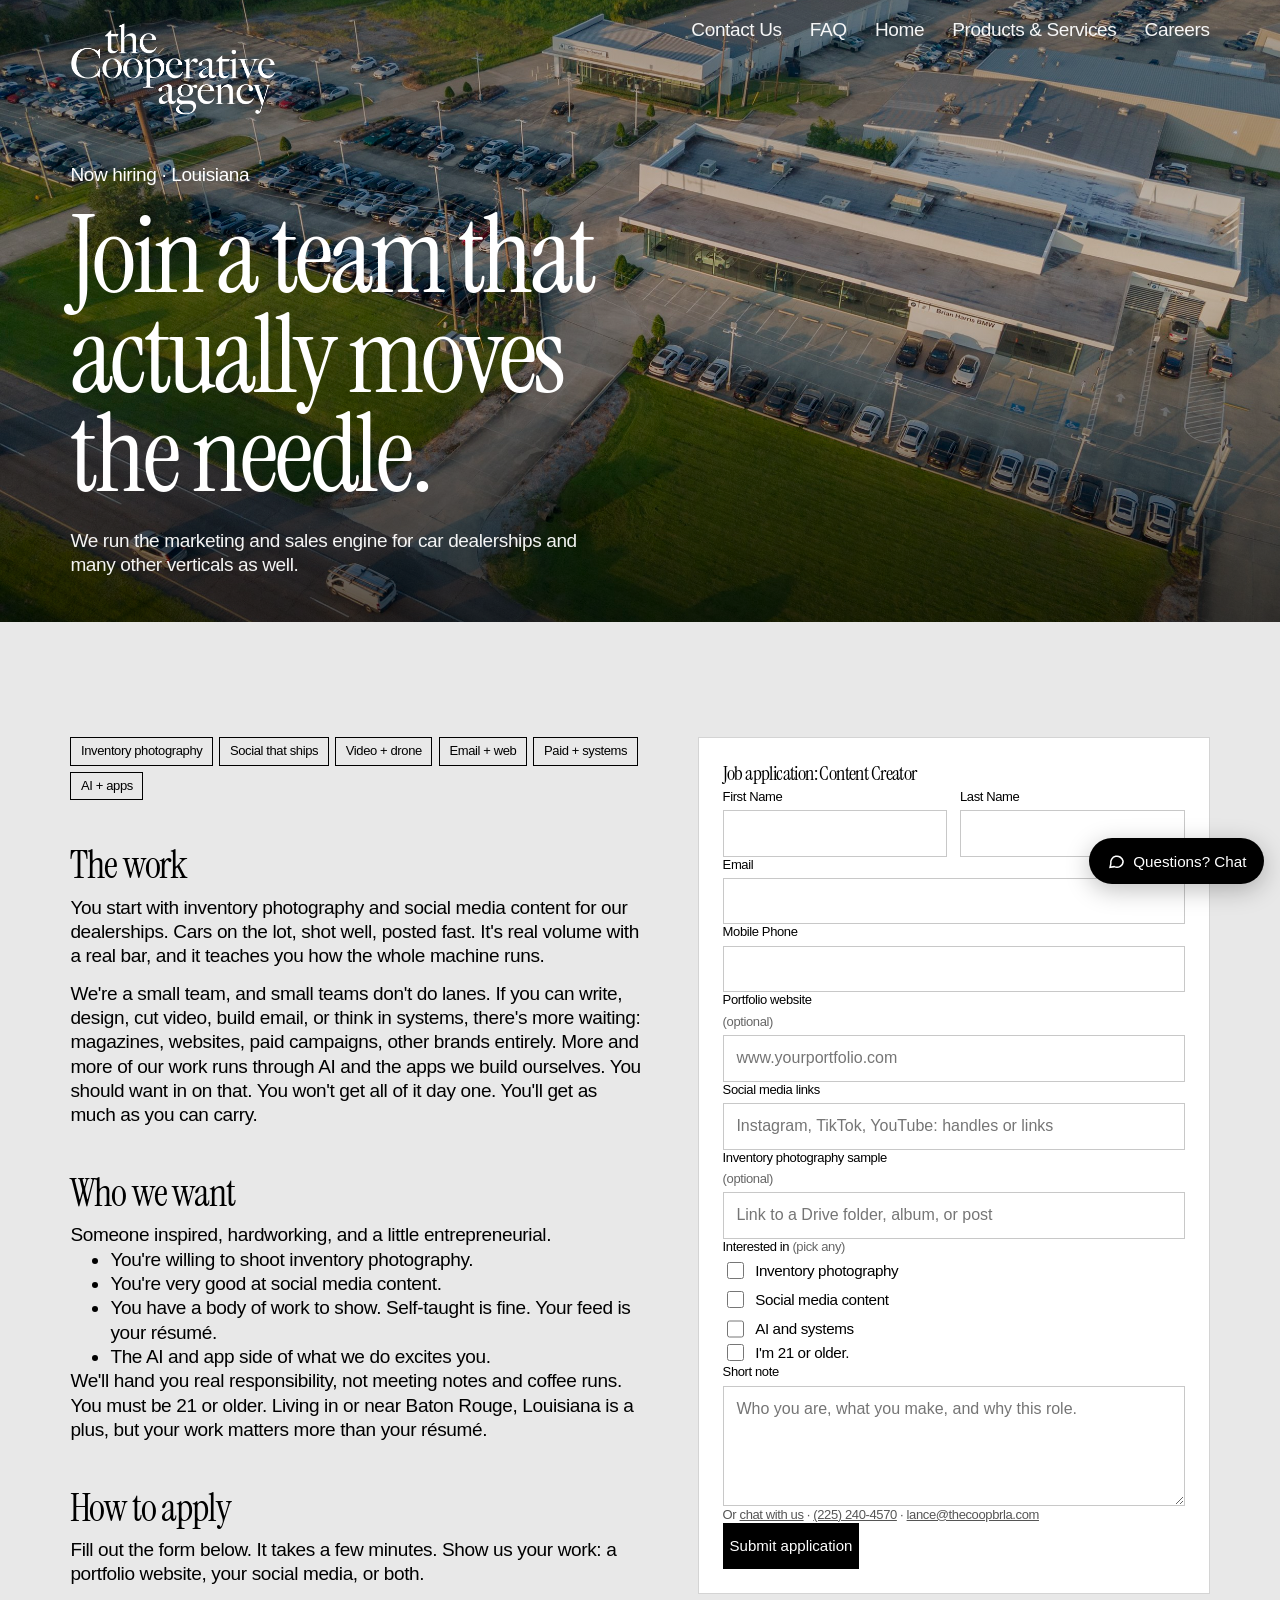
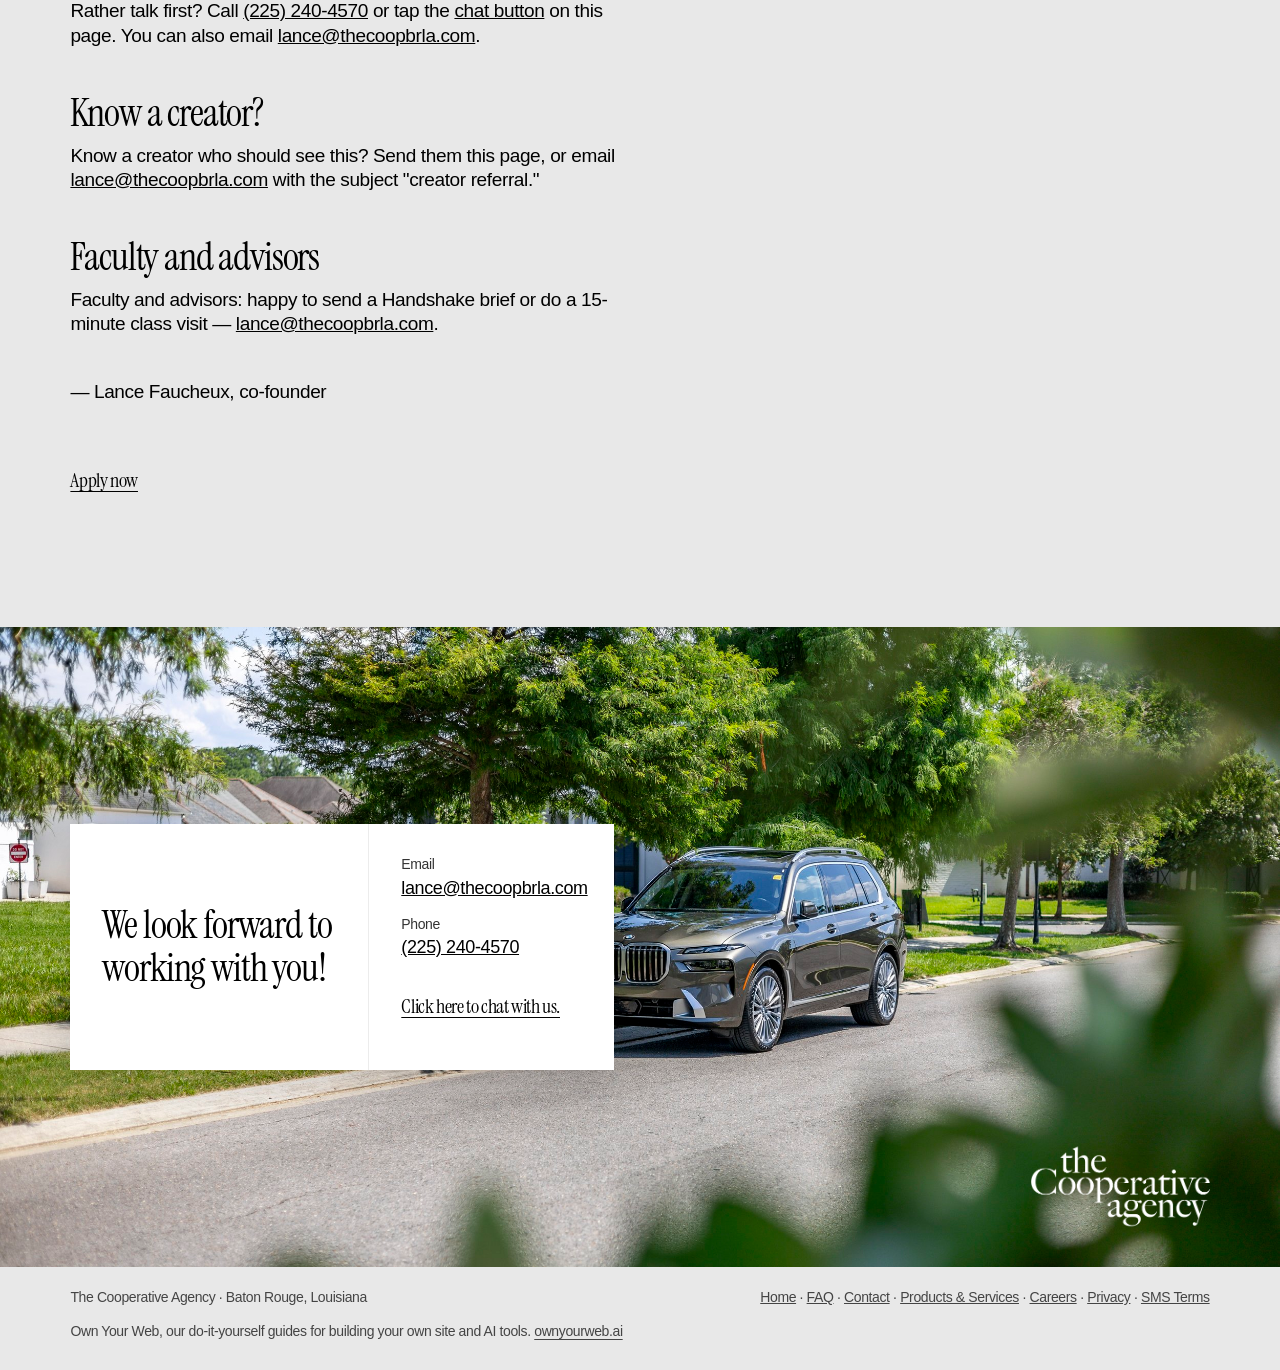
==== commit 391bc8eb: "Add the Products & Services page and drop Own Your Web from the header. The new page follows Frances" ====
--- a/careers.html
+++ b/careers.html
@@ -40,7 +40,8 @@
         <a href="./contact.html">Contact Us</a>
         <a href="./faq.html">FAQ</a>
         <a href="./">Home</a>
-        <a href="https://ownyourweb.ai" class="nav__ext">Own Your Web<svg class="nav__ext-icon" aria-hidden="true" focusable="false" width="10" height="10" viewBox="0 0 10 10"><path d="M3 1h6v6M9 1 1 9" fill="none" stroke="currentColor" stroke-width="1.4"/></svg></a>
+        <a href="./products-and-services.html">Products &amp; Services</a>
+        <a href="./careers.html" aria-current="page">Careers</a>
       </nav>
     </header>
         <div class="page-hero__content">
@@ -141,10 +142,10 @@
 
   <div class="site-footer-mini">
     <span>The Cooperative Agency · Baton Rouge, Louisiana</span>
-    <span><a href="./">Home</a> · <a href="./faq.html">FAQ</a> · <a href="./contact.html">Contact</a> · <a href="./careers.html" aria-current="page">Careers</a> · <a href="./privacy.html">Privacy</a> · <a href="./sms-terms.html">SMS Terms</a></span>
+    <span><a href="./">Home</a> · <a href="./faq.html">FAQ</a> · <a href="./contact.html">Contact</a> · <a href="./products-and-services.html">Products &amp; Services</a> · <a href="./careers.html" aria-current="page">Careers</a> · <a href="./privacy.html">Privacy</a> · <a href="./sms-terms.html">SMS Terms</a></span>
     <p class="site-footer-mini__oyw">Own Your Web, our do-it-yourself guides for building your own site and AI tools. <a href="https://ownyourweb.ai">ownyourweb.ai</a></p>
   </div>
-  <script src="./js/contact-form.js?v=sms1"></script>
+  <script src="./js/contact-form.js?v=sms2"></script>
   <script src="./js/chat-widget.js?v=8316a52" defer></script>
 </body>
 </html>
